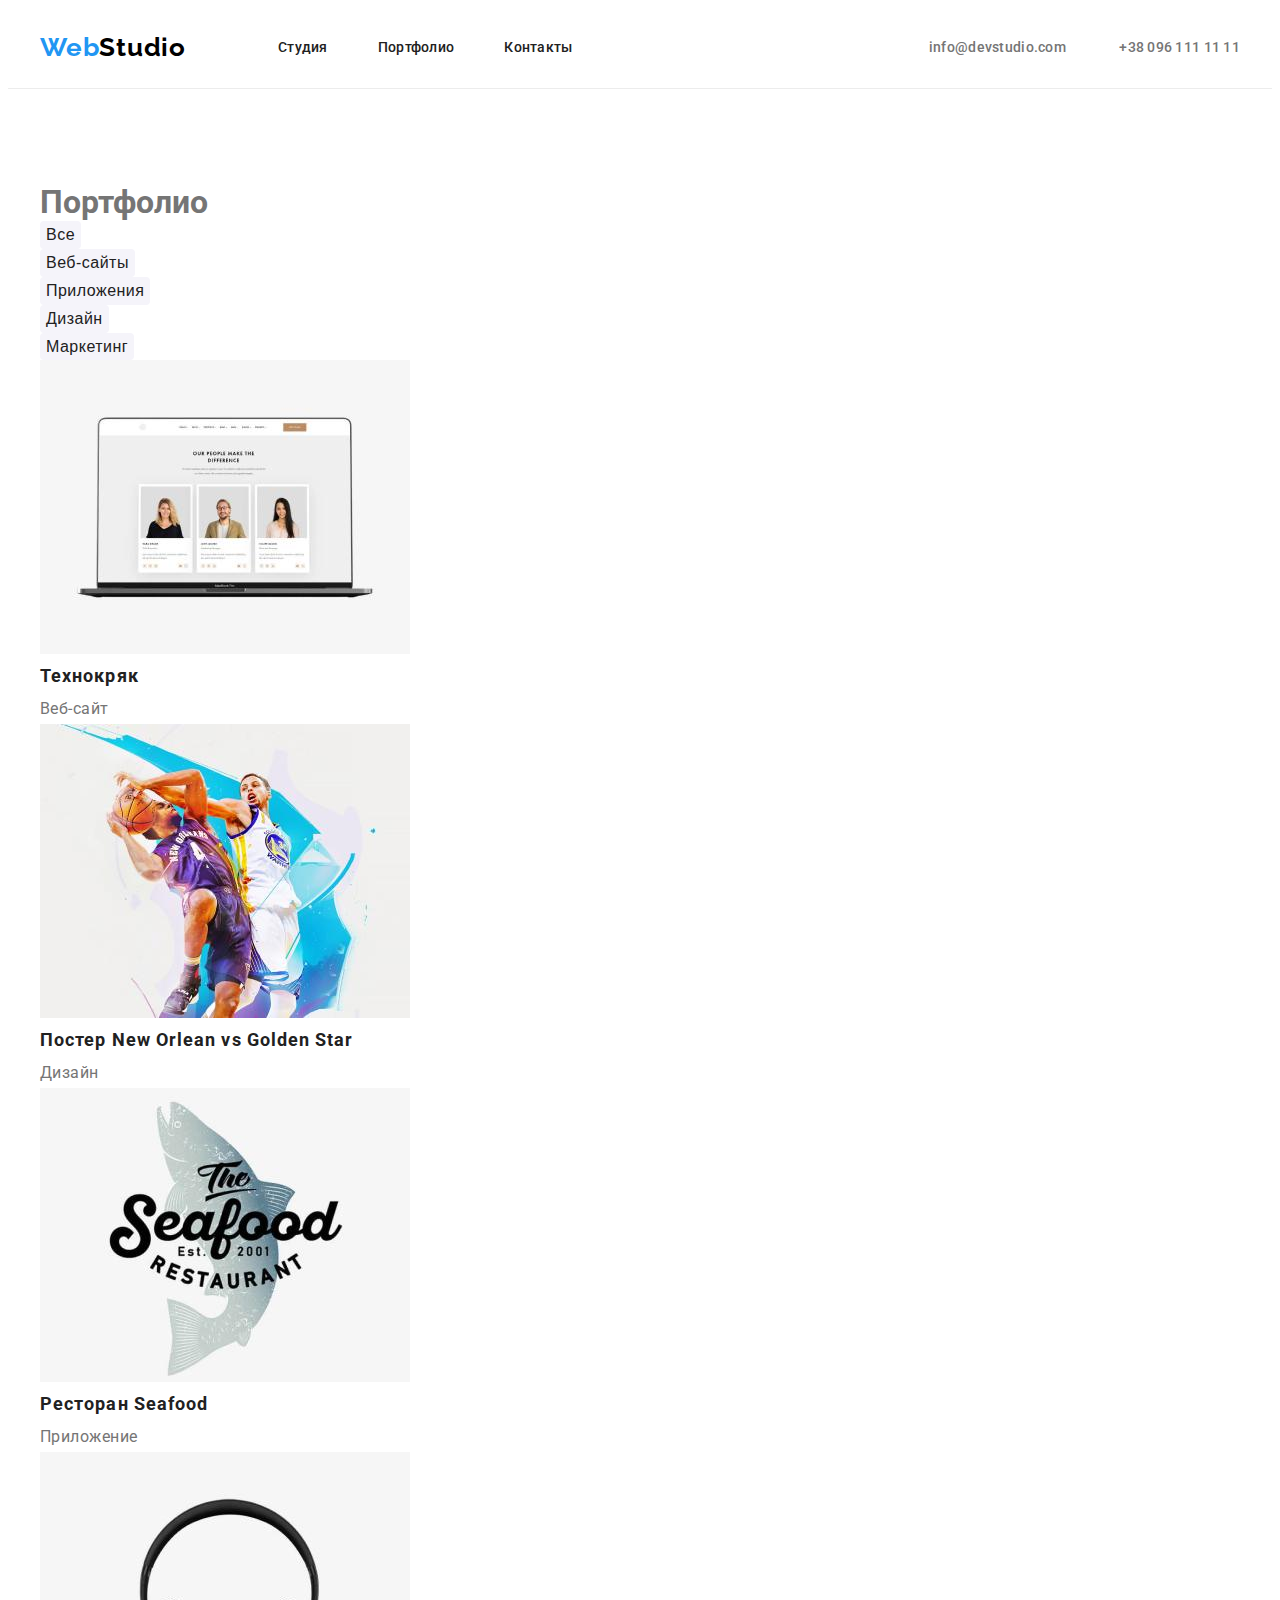
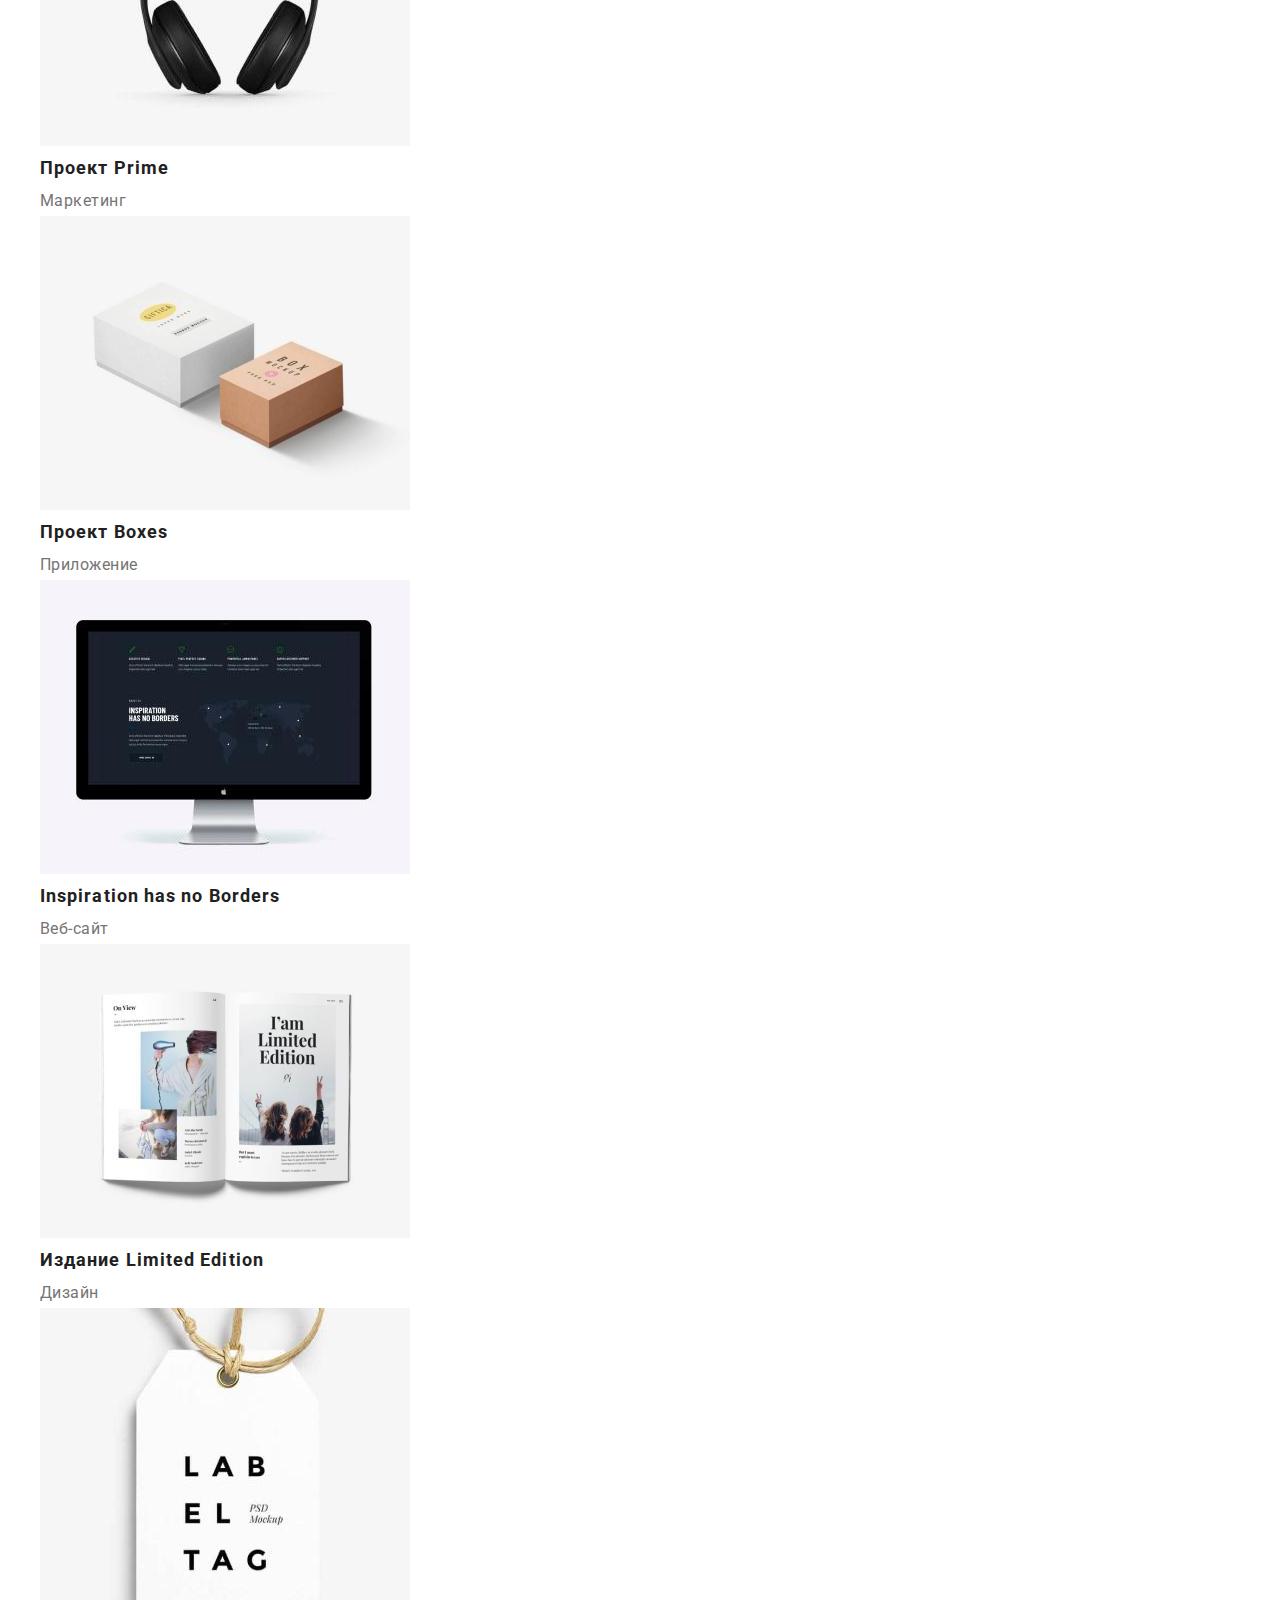
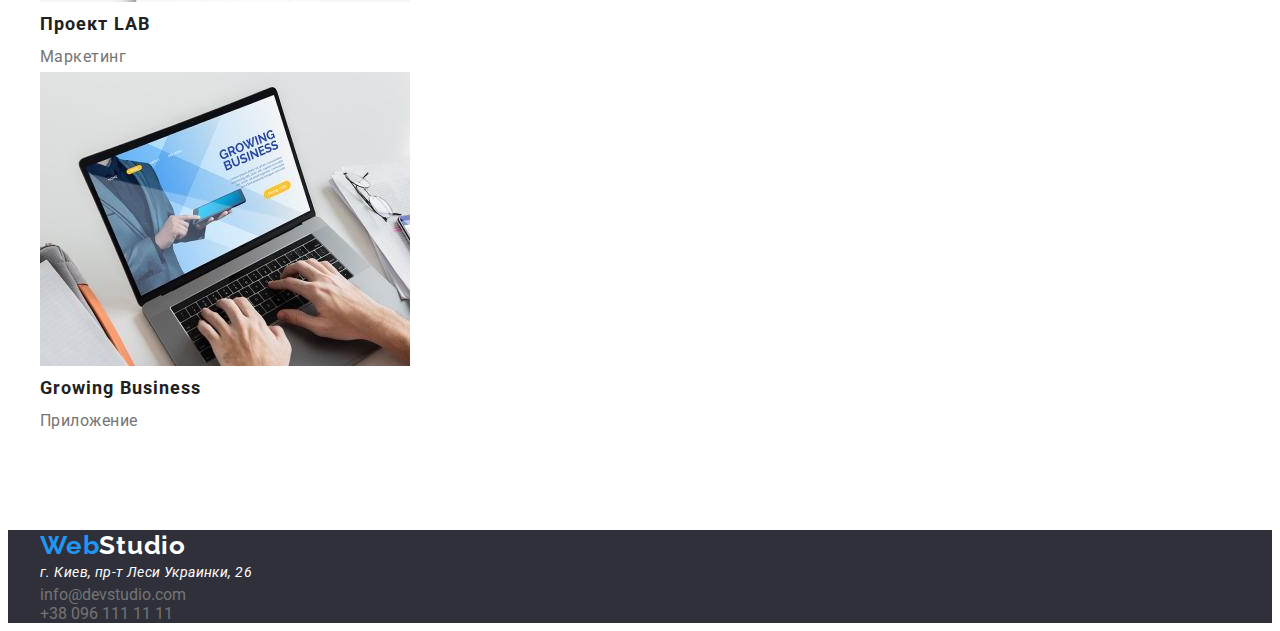
==== portfolio.html @ 268b8c06 "main sections" ====
<!DOCTYPE html>
<html lang="ru">
  <head>
    <meta charset="UTF-8" />
    <meta http-equiv="X-UA-Compatible" content="IE=edge" />
    <meta name="viewport" content="width=device-width, initial-scale=1.0" />
    <title>Web Studio</title>
    <link rel="preconnect" href="https://fonts.googleapis.com" />
    <link rel="preconnect" href="https://fonts.gstatic.com" crossorigin />
    <link rel="preconnect" href="https://fonts.googleapis.com" />
    <link rel="preconnect" href="https://fonts.gstatic.com" crossorigin />
    <link
      href="https://fonts.googleapis.com/css2?family=Raleway:wght@700&family=Roboto:wght@400;500;700;900&display=swap"
      rel="stylesheet"
    />
    <link
      rel="stylesheet"
      href="https://cdnjs.cloudflare.com/ajax/libs/modern-normalize/1.1.0/modern-normalize.min.css"
      integrity="sha512-wpPYUAdjBVSE4KJnH1VR1HeZfpl1ub8YT/NKx4PuQ5NmX2tKuGu6U/JRp5y+Y8XG2tV+wKQpNHVUX03MfMFn9Q=="
      crossorigin="anonymous"
      referrerpolicy="no-referrer"
    />

    <link rel="stylesheet" href="./css/styles.css" />
  </head>
  <body>
    <!-- header -->
    <header>
      <div class="container page-header">
        <nav class="page-nav">
          <a class="logo" href="./index.html"><span class="logo-accent">Web</span>Studio</a>
          <ul class="nav-list list">
            <li class="item"><a class="link" href="">Студия</a></li>
            <li class="item"><a class="link" href="./portfolio.html">Портфолио</a></li>
            <li class="item"><a class="link" href="">Контакты</a></li>
          </ul>
        </nav>
        <div class="contacts">
          <a class="link" href="mailto:info@devstudio.com">info@devstudio.com</a>
          <a class="link" href="tel:+380961111111">+38 096 111 11 11</a>
        </div>
      </div>
    </header>

    <main>
      <section class="portfolio section">
        <div class="container">
          <h1>Портфолио</h1>

          <ul class="portfolio-selection list">
            <li><button class="btn" type="button">Все</button></li>
            <li><button class="btn" type="button">Веб-сайты</button></li>
            <li><button class="btn" type="button">Приложения</button></li>
            <li><button class="btn" type="button">Дизайн</button></li>
            <li><button class="btn" type="button">Маркетинг</button></li>
          </ul>

          <ul class="portfolio-projects list">
            <li>
              <img src="./images/port1-technocrack.jpg" width="370" height="294" alt="Технокряк" />
              <h2>Технокряк</h2>
              <p>Веб-сайт</p>
            </li>
            <li>
              <img
                src="./images/port2-poster-basketball.jpg"
                width="370"
                height="294"
                alt="Постер New Orlean vs Golden Star"
              />
              <h2>Постер New Orlean vs Golden Star</h2>
              <p>Дизайн</p>
            </li>
            <li>
              <img
                src="./images/port3-restaurant.jpg"
                width="370"
                height="294"
                alt="Ресторан Seafood"
              />
              <h2>Ресторан Seafood</h2>
              <p>Приложение</p>
            </li>
            <li>
              <img src="./images/port4-prime.jpg" width="370" height="294" alt="Проект Prime" />
              <h2>Проект Prime</h2>
              <p>Маркетинг</p>
            </li>
            <li>
              <img src="./images/port5-boxes.jpg" width="370" height="294" alt="Проект Boxes" />
              <h2>Проект Boxes</h2>
              <p>Приложение</p>
            </li>
            <li>
              <img
                src="./images/port6-inspiration.jpg"
                width="370"
                height="294"
                alt="Inspiration has no Borders"
              />
              <h2>Inspiration has no Borders</h2>
              <p>Веб-сайт</p>
            </li>
            <li>
              <img
                src="./images/port7-limited-edition.jpg"
                width="370"
                height="294"
                alt="Издание Limited Edition"
              />
              <h2>Издание Limited Edition</h2>
              <p>Дизайн</p>
            </li>
            <li>
              <img src="./images/port8-label.jpg" width="370" height="294" alt="Проект LAB" />
              <h2>Проект LAB</h2>
              <p>Маркетинг</p>
            </li>
            <li>
              <img
                src="./images/port9-growing-business.jpg"
                width="370"
                height="294"
                alt="Growing Business"
              />
              <h2>Growing Business</h2>
              <p>Приложение</p>
            </li>
          </ul>
        </div>
      </section>
    </main>

    <!-- footer -->
    <footer class="footer">
      <div class="container">
        <a class="logo" href="./index.html"><span class="logo-accent">Web</span>Studio</a>
        <address>г. Киев, пр-т Леси Украинки, 26</address>
        <a class="link" href="mailto:info@devstudio.com">info@devstudio.com</a>
        <br />
        <a class="link" href="tel:+380961111111">+38 096 111 11 11</a>
      </div>
    </footer>
  </body>
</html>
---- css/styles.css ----
:root {
  --text-main: #757575;
  --text-accent: #2196f3;
  --text-heading: #212121;
  --text-white: #ffffff;

  --bg-main: #ffffff;
  --bg-section: #2f303a;
  --bg-accent: #f5f4fa;
}

h1,
h2,
h3,
h4,
h5,
h6,
p,
ul {
  margin-top: 0;
  margin-bottom: 0;
}

body {
  background-color: var(--bg-main);
  color: var(--text-main);
  font-family: Roboto;
}

.container {
  width: 1200px;
  padding-left: 15px;
  padding-right: 15px;
  margin-left: auto;
  margin-right: auto;
}

.list {
  list-style: none;
  padding-left: 0;
}

.link {
  text-decoration: none;
  color: inherit;
}

/* header */
header {
  border-bottom: 1px solid #ececec;
}

.logo {
  font-family: 'Raleway', sans-serif;
  font-weight: 700;
  font-size: 26px;
  line-height: 1.2;
  letter-spacing: 0.03em;
  color: #000000;

  text-decoration: none;
}

.logo-accent {
  color: var(--text-accent);
}

.page-header {
  display: flex;
  justify-content: space-between;
  align-items: center;
}

.page-nav {
  display: flex;
  align-items: center;
}

.nav-list {
  display: flex;
  padding-left: 92px;

  font-weight: 500;
  font-size: 14px;
  line-height: 1.14;
  letter-spacing: 0.02em;
  color: var(--text-heading);
}

.nav-list .item:not(:last-child) {
  margin-right: 50px;
}
.nav-list {
  display: flex;
}

.nav-list .link,
.contacts .link {
  display: inline-block;
  padding-top: 32px;
  padding-bottom: 32px;
}

.contacts {
  font-weight: 500;
  font-size: 14px;
  line-height: 1.14;
  letter-spacing: 0.02em;
}

.contacts > .link:not(:last-child) {
  margin-right: 50px;
}

.link:hover,
.link:focus {
  color: var(--text-accent);
}

/* main */

.section {
  padding-top: 94px;
  padding-bottom: 94px;
}
/* section-order */
.section-order {
  background: var(--bg-section);
  text-align: center;
  min-height: 600px;
  display: flex;
  align-items: center;
}
.section-order h1 {
  font-size: 0;
}

.section-order h2 {
  font-weight: 900;
  font-size: 44px;
  line-height: 1.36;
  letter-spacing: 0.06em;
  color: var(--text-white);
  text-transform: uppercase;
}

.section-order button {
  margin-top: 30px;
  padding: 10px 32px;
  font-weight: 700;
  font-size: 16px;
  line-height: 1.87;
  letter-spacing: 0.06em;
  color: var(--text-white);
  background: var(--text-accent);

  cursor: pointer;
  box-shadow: 0px 4px 4px rgba(0, 0, 0, 0.15);
  border-radius: 4px;
}

.section-order button:hover,
.section-order button:focus {
  color: var(--text-accent);
  background: var(--text-white);
}

/* benefits-section */
.benefits-section h2 {
  font-size: 0;
}

.benefits-list {
  display: flex;
}

.benefits-list h3 {
  padding-bottom: 10px;
  font-weight: 700;
  font-size: 14px;
  line-height: 1.14;
  letter-spacing: 0.03em;
  text-transform: uppercase;
  color: var(--text-heading);
}

.benefits-list p {
  font-size: 14px;
  line-height: 1.71;
  letter-spacing: 0.03em;
}

.benefits-list .item:not(:last-child) {
  margin-right: 30px;
}

/* work-section */
.section-heading {
  font-weight: 700;
  font-size: 36px;
  line-height: 1.17;
  text-align: center;
  letter-spacing: 0.03em;
  color: var(--text-heading);

  margin-bottom: 50px;
}

.work-section .list {
  display: flex;
}

.work-section .list-item:not(:last-child) {
  margin-right: 30px;
}

/* team-section */
.team-section {
  background: var(--bg-accent);
}

.team-section .team-list {
  display: flex;
}
.team-section .card {
  width: 270px;
  padding-bottom: 30px;
  background: var(--bg-main);
  text-align: center;
  font-size: 16px;
  line-height: 1.18;
  text-align: center;
  letter-spacing: 0.03em;
  box-shadow: 0px 1px 3px rgba(0, 0, 0, 0.12), 0px 1px 1px rgba(0, 0, 0, 0.14),
    0px 2px 1px rgba(0, 0, 0, 0.2);
  border-radius: 0px 0px 4px 4px;
}

.team-section .card:not(:last-child) {
  margin-right: 30px;
}

.card h3 {
  color: var(--text-heading);
  font-weight: 500;
  margin-top: 30px;
  margin-bottom: 10px;
}

/* footer */
.footer {
  background: var(--bg-section);
}

.footer .logo {
  color: var(--text-white);
}
.footer address {
  font-size: 14px;
  line-height: 1.71;
  letter-spacing: 0.03em;
  color: var(--text-white);
}

/*  portfolio*/
.portfolio {
  font-family: Roboto;
  background: var(--bg-main);
}

.portfolio-selection .btn {
  font-weight: 500;
  font-size: 16px;
  line-height: 1.62;
  text-align: center;
  letter-spacing: 0.03em;
  color: var(--text-heading);
  background: var(--bg-accent);
  border-radius: 4px;
  border: none;
}

.portfolio-selection .btn:hover,
.portfolio-selection .btn:focus {
  color: var(--text-white);
  background: var(--text-accent);
  /* text-shadow: 0px 4px 4px rgba(0, 0, 0, 0.25); */
  cursor: pointer;
}

.portfolio-projects img:hover {
  box-shadow: 0px 4px 4px rgba(0, 0, 0, 0.25);
}

.portfolio-projects h2 {
  font-weight: 700;
  font-size: 18px;
  line-height: 2;
  letter-spacing: 0.06em;
  color: var(--text-heading);
}

.portfolio-projects p {
  font-size: 16px;
  line-height: 1.87;
  letter-spacing: 0.03em;
  color: var(--text-main);
}
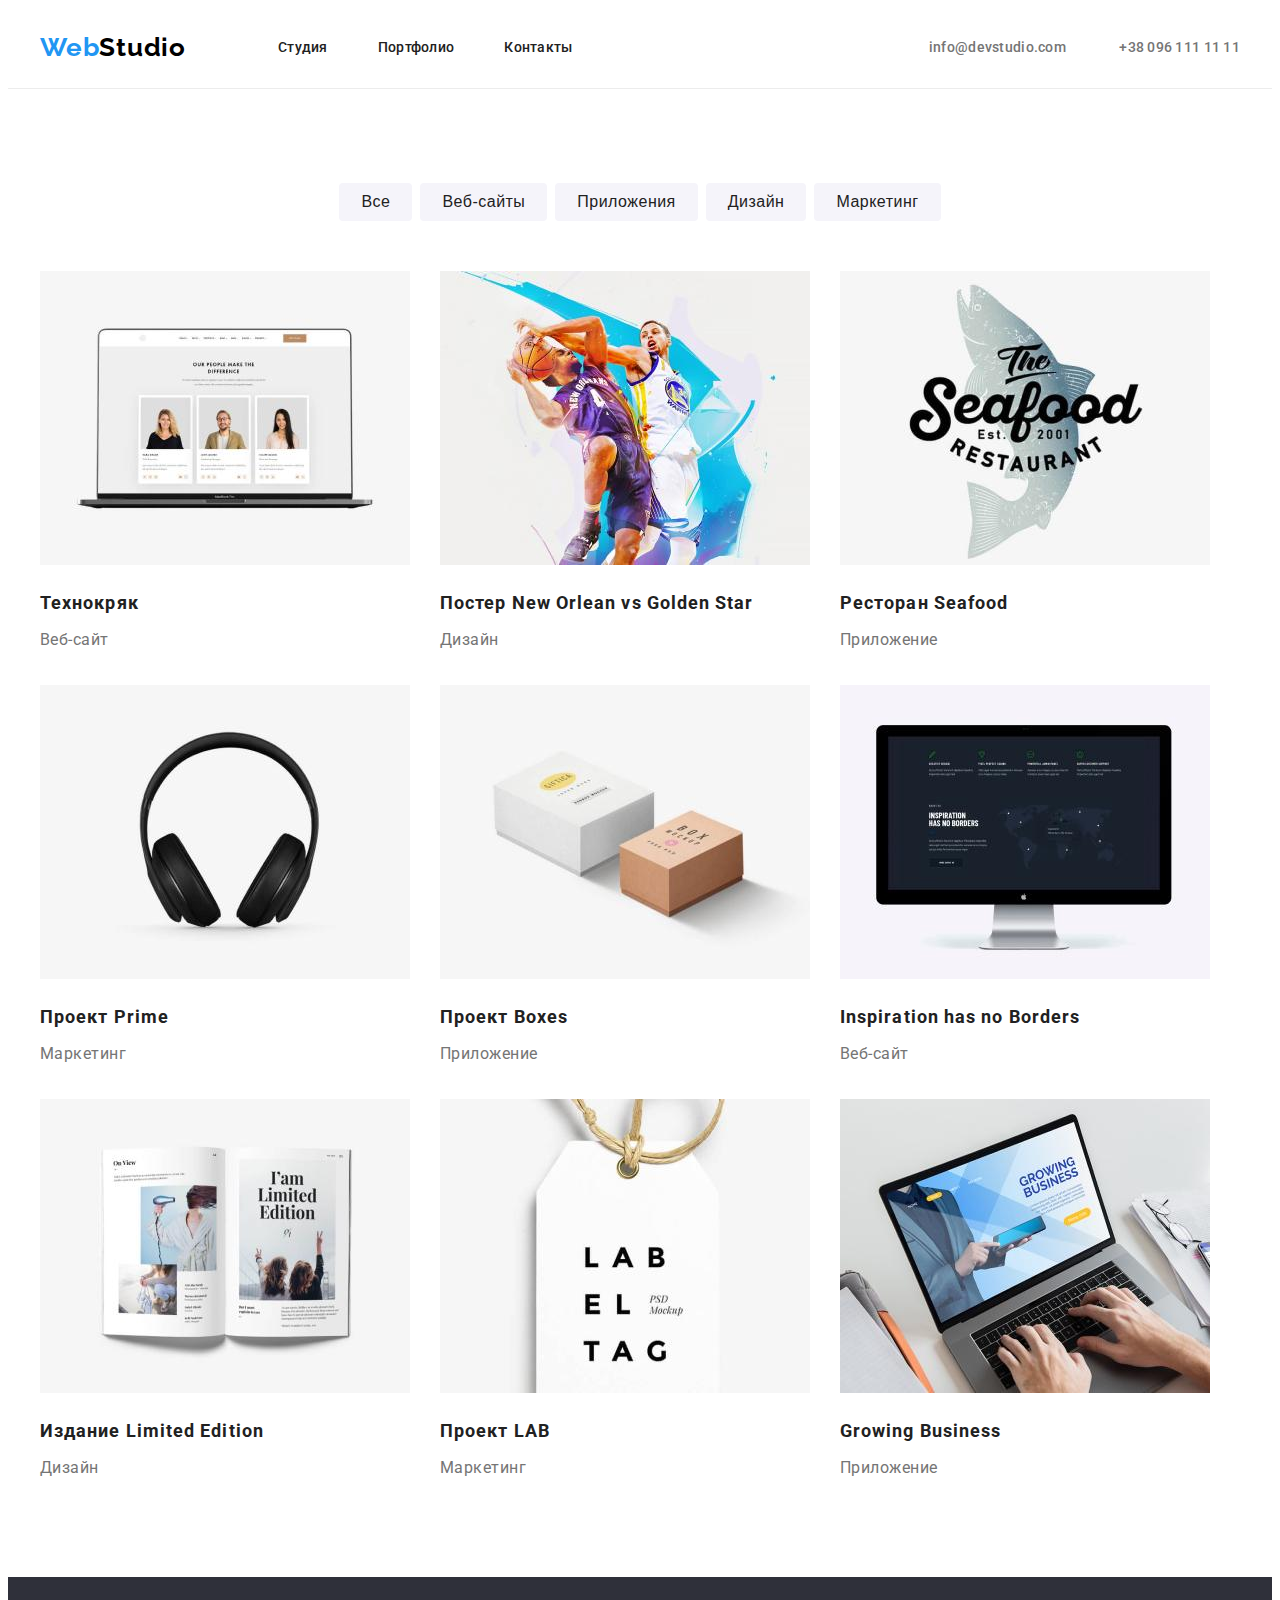
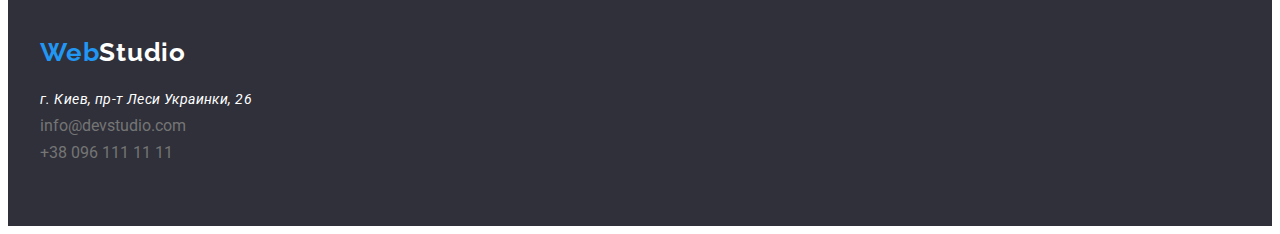
==== commit e772cf3a: "footer and portfolio" ====
--- a/portfolio.html
+++ b/portfolio.html
@@ -48,20 +48,20 @@
           <h1>Портфолио</h1>
 
           <ul class="portfolio-selection list">
-            <li><button class="btn" type="button">Все</button></li>
-            <li><button class="btn" type="button">Веб-сайты</button></li>
-            <li><button class="btn" type="button">Приложения</button></li>
-            <li><button class="btn" type="button">Дизайн</button></li>
-            <li><button class="btn" type="button">Маркетинг</button></li>
+            <li class="item"><button class="btn" type="button">Все</button></li>
+            <li class="item"><button class="btn" type="button">Веб-сайты</button></li>
+            <li class="item"><button class="btn" type="button">Приложения</button></li>
+            <li class="item"><button class="btn" type="button">Дизайн</button></li>
+            <li class="item"><button class="btn" type="button">Маркетинг</button></li>
           </ul>
 
           <ul class="portfolio-projects list">
-            <li>
+            <li class="item">
               <img src="./images/port1-technocrack.jpg" width="370" height="294" alt="Технокряк" />
               <h2>Технокряк</h2>
               <p>Веб-сайт</p>
             </li>
-            <li>
+            <li class="item">
               <img
                 src="./images/port2-poster-basketball.jpg"
                 width="370"
@@ -71,7 +71,7 @@
               <h2>Постер New Orlean vs Golden Star</h2>
               <p>Дизайн</p>
             </li>
-            <li>
+            <li class="item">
               <img
                 src="./images/port3-restaurant.jpg"
                 width="370"
@@ -81,17 +81,17 @@
               <h2>Ресторан Seafood</h2>
               <p>Приложение</p>
             </li>
-            <li>
+            <li class="item">
               <img src="./images/port4-prime.jpg" width="370" height="294" alt="Проект Prime" />
               <h2>Проект Prime</h2>
               <p>Маркетинг</p>
             </li>
-            <li>
+            <li class="item">
               <img src="./images/port5-boxes.jpg" width="370" height="294" alt="Проект Boxes" />
               <h2>Проект Boxes</h2>
               <p>Приложение</p>
             </li>
-            <li>
+            <li class="item">
               <img
                 src="./images/port6-inspiration.jpg"
                 width="370"
@@ -101,7 +101,7 @@
               <h2>Inspiration has no Borders</h2>
               <p>Веб-сайт</p>
             </li>
-            <li>
+            <li class="item">
               <img
                 src="./images/port7-limited-edition.jpg"
                 width="370"
@@ -111,12 +111,12 @@
               <h2>Издание Limited Edition</h2>
               <p>Дизайн</p>
             </li>
-            <li>
+            <li class="item">
               <img src="./images/port8-label.jpg" width="370" height="294" alt="Проект LAB" />
               <h2>Проект LAB</h2>
               <p>Маркетинг</p>
             </li>
-            <li>
+            <li class="item">
               <img
                 src="./images/port9-growing-business.jpg"
                 width="370"
@@ -135,10 +135,10 @@
     <footer class="footer">
       <div class="container">
         <a class="logo" href="./index.html"><span class="logo-accent">Web</span>Studio</a>
-        <address>г. Киев, пр-т Леси Украинки, 26</address>
-        <a class="link" href="mailto:info@devstudio.com">info@devstudio.com</a>
-        <br />
-        <a class="link" href="tel:+380961111111">+38 096 111 11 11</a>
+        <address class="contact-info">г. Киев, пр-т Леси Украинки, 26</address>
+        <a class="link contact-info" href="mailto:info@devstudio.com">info@devstudio.com</a>
+
+        <a class="link contact-info" href="tel:+380961111111">+38 096 111 11 11</a>
       </div>
     </footer>
   </body>
--- a/css/styles.css
+++ b/css/styles.css
@@ -250,16 +250,25 @@
 /* footer */
 .footer {
   background: var(--bg-section);
+  padding-top: 60px;
+  padding-bottom: 60px;
 }
 
 .footer .logo {
   color: var(--text-white);
+  display: inline-block;
+  margin-bottom: 20px;
 }
 .footer address {
   font-size: 14px;
   line-height: 1.71;
   letter-spacing: 0.03em;
   color: var(--text-white);
+}
+
+.contact-info {
+  display: block;
+  line-height: 1.71;
 }
 
 /*  portfolio*/
@@ -268,6 +277,20 @@
   background: var(--bg-main);
 }
 
+.portfolio {
+  font-size: 0;
+}
+
+.portfolio-selection {
+  display: flex;
+  justify-content: center;
+  margin-bottom: 50px;
+}
+
+.portfolio-selection > .item:not(:last-child) {
+  margin-right: 8px;
+}
+
 .portfolio-selection .btn {
   font-weight: 500;
   font-size: 16px;
@@ -278,6 +301,8 @@
   background: var(--bg-accent);
   border-radius: 4px;
   border: none;
+
+  padding: 6px 22px;
 }
 
 .portfolio-selection .btn:hover,
@@ -298,6 +323,7 @@
   line-height: 2;
   letter-spacing: 0.06em;
   color: var(--text-heading);
+  margin-top: 20px;
 }
 
 .portfolio-projects p {
@@ -305,4 +331,18 @@
   line-height: 1.87;
   letter-spacing: 0.03em;
   color: var(--text-main);
-}
+  margin-top: 4px;
+}
+
+.portfolio-projects {
+  display: flex;
+  flex-wrap: wrap;
+}
+
+.portfolio-projects > .item:not(:nth-child(3n)) {
+  margin-right: 30px;
+}
+
+.portfolio-projects > .item:nth-last-child(n + 4) {
+  margin-bottom: 30px;
+}
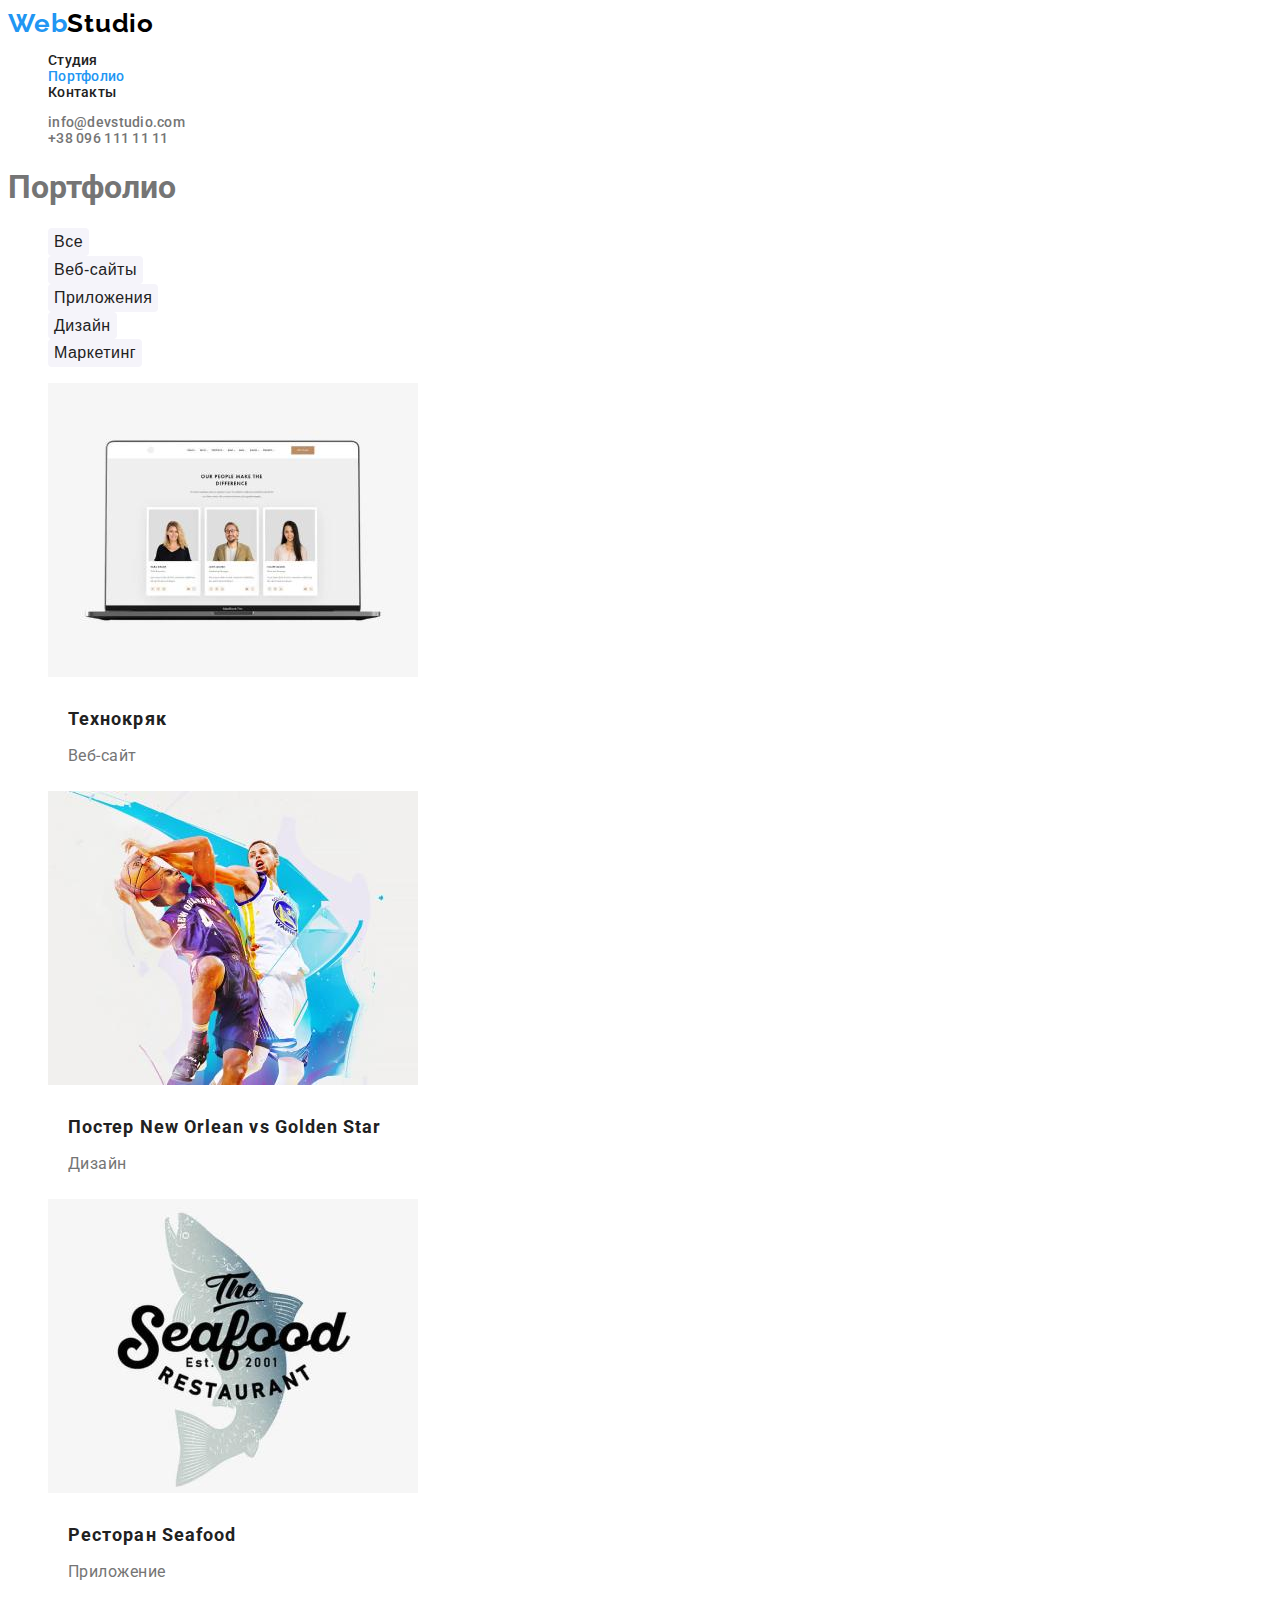
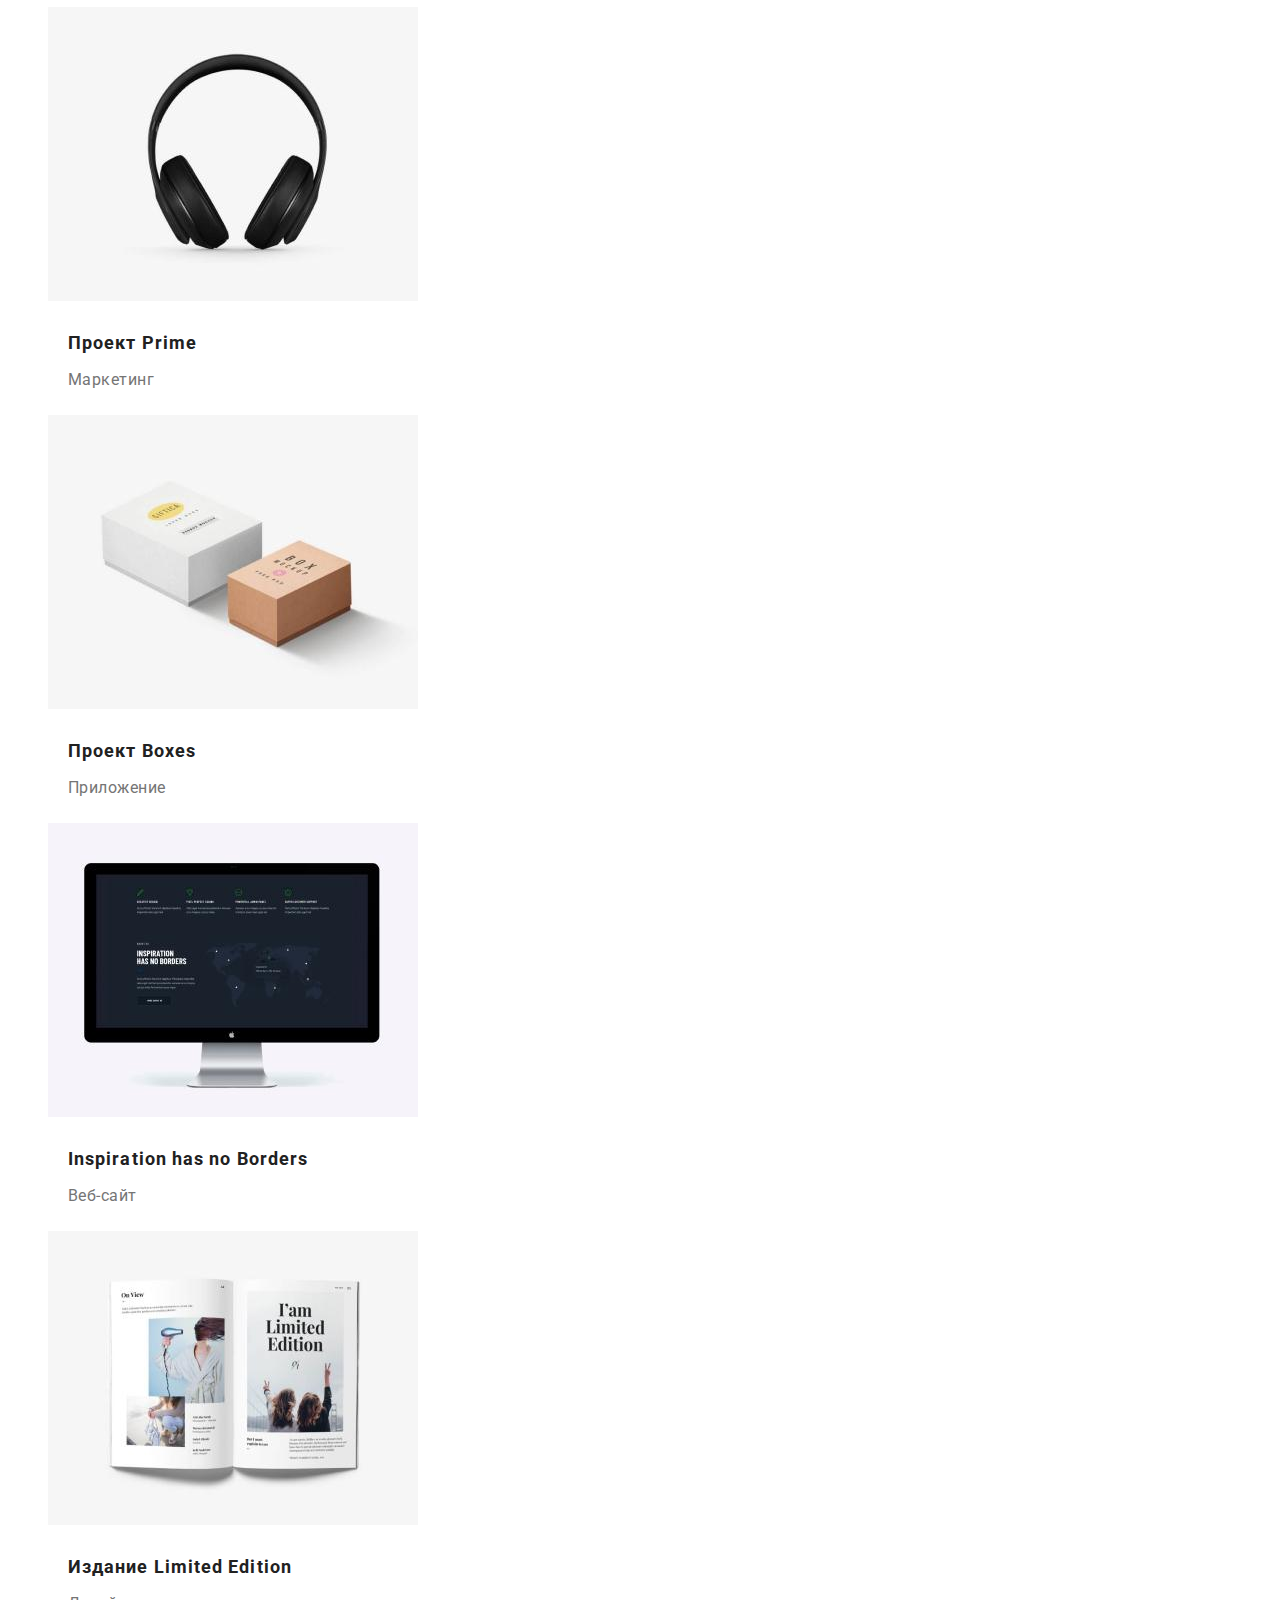
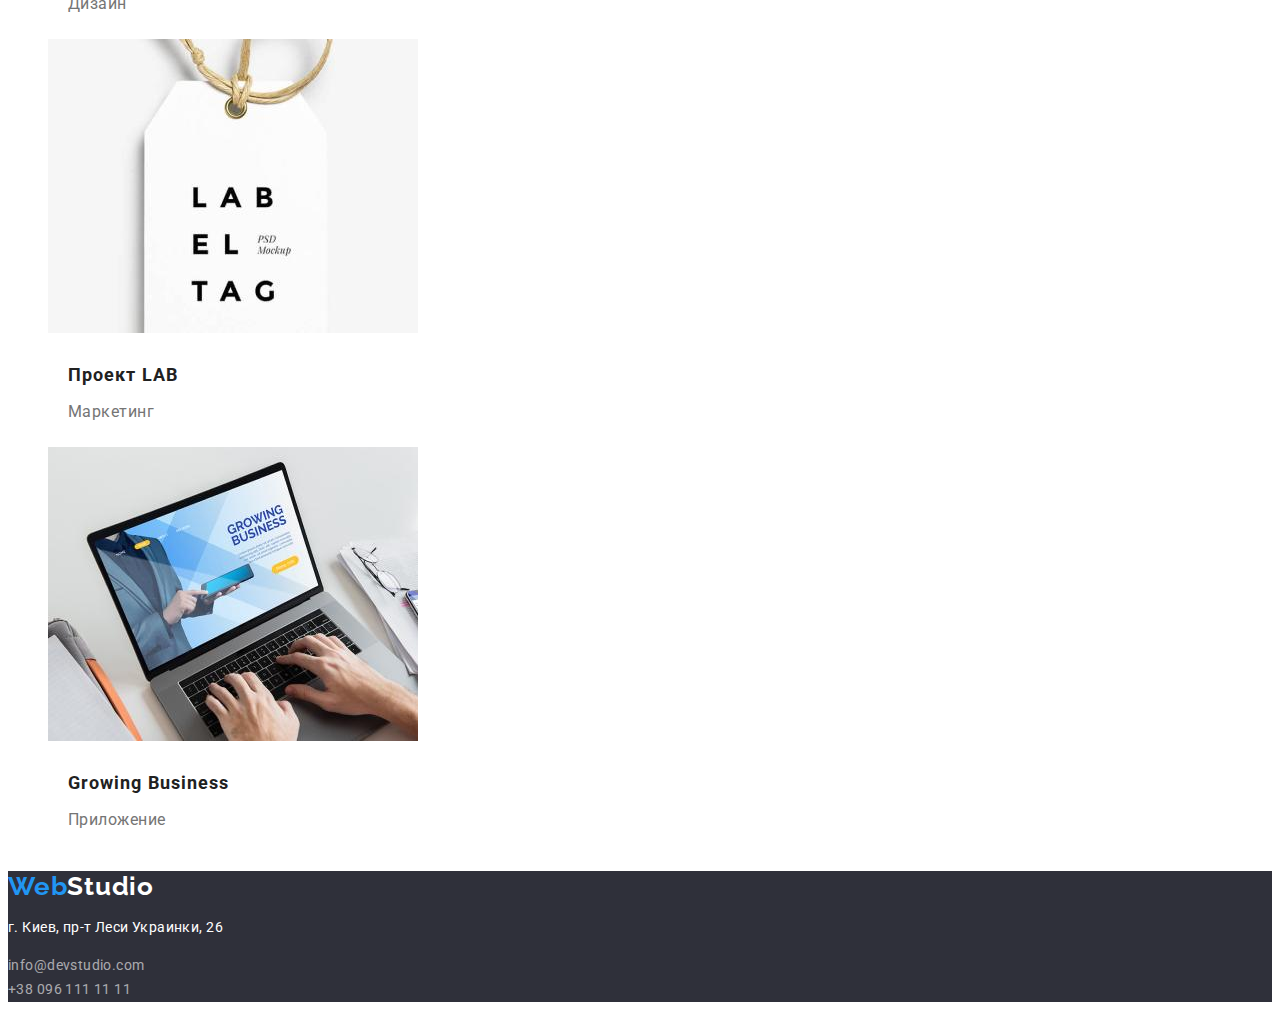
==== commit d2676e25: "clone hw 2" ====
--- a/portfolio.html
+++ b/portfolio.html
@@ -26,120 +26,151 @@
   <body>
     <!-- header -->
     <header>
-      <div class="container page-header">
-        <nav class="page-nav">
-          <a class="logo" href="./index.html"><span class="logo-accent">Web</span>Studio</a>
-          <ul class="nav-list list">
-            <li class="item"><a class="link" href="">Студия</a></li>
-            <li class="item"><a class="link" href="./portfolio.html">Портфолио</a></li>
-            <li class="item"><a class="link" href="">Контакты</a></li>
-          </ul>
-        </nav>
-        <div class="contacts">
-          <a class="link" href="mailto:info@devstudio.com">info@devstudio.com</a>
-          <a class="link" href="tel:+380961111111">+38 096 111 11 11</a>
-        </div>
-      </div>
+      <nav>
+        <a class="logo" href="./index.html"><span class="logo-accent">Web</span>Studio</a>
+        <ul class="site-nav list">
+          <li class="item"><a class="link" href="./index.html">Студия</a></li>
+          <li class="item"><a class="link is-active-page" href="./portfolio.html">Портфолио</a></li>
+          <li class="item"><a class="link" href="">Контакты</a></li>
+        </ul>
+      </nav>
+      <ul class="contacts list">
+        <li><a class="link" href="mailto:info@devstudio.com">info@devstudio.com</a></li>
+        <li><a class="link" href="tel:+380961111111">+38 096 111 11 11</a></li>
+      </ul>
     </header>
 
     <main>
-      <section class="portfolio section">
-        <div class="container">
-          <h1>Портфолио</h1>
+      <h1>Портфолио</h1>
+      <section class="portfolio">
+        <ul class="portfolio-selection list">
+          <li><button class="btn" type="button">Все</button></li>
+          <li><button class="btn" type="button">Веб-сайты</button></li>
+          <li><button class="btn" type="button">Приложения</button></li>
+          <li><button class="btn" type="button">Дизайн</button></li>
+          <li><button class="btn" type="button">Маркетинг</button></li>
+        </ul>
 
-          <ul class="portfolio-selection list">
-            <li class="item"><button class="btn" type="button">Все</button></li>
-            <li class="item"><button class="btn" type="button">Веб-сайты</button></li>
-            <li class="item"><button class="btn" type="button">Приложения</button></li>
-            <li class="item"><button class="btn" type="button">Дизайн</button></li>
-            <li class="item"><button class="btn" type="button">Маркетинг</button></li>
-          </ul>
-
-          <ul class="portfolio-projects list">
-            <li class="item">
+        <ul class="portfolio-projects list">
+          <li>
+            <a href="">
               <img src="./images/port1-technocrack.jpg" width="370" height="294" alt="Технокряк" />
-              <h2>Технокряк</h2>
-              <p>Веб-сайт</p>
-            </li>
-            <li class="item">
+              <div class="card-description">
+                <h2>Технокряк</h2>
+                <p>Веб-сайт</p>
+              </div>
+            </a>
+          </li>
+          <li>
+            <a href="">
               <img
                 src="./images/port2-poster-basketball.jpg"
                 width="370"
                 height="294"
                 alt="Постер New Orlean vs Golden Star"
               />
-              <h2>Постер New Orlean vs Golden Star</h2>
-              <p>Дизайн</p>
-            </li>
-            <li class="item">
+              <div class="card-description">
+                <h2>Постер New Orlean vs Golden Star</h2>
+                <p>Дизайн</p>
+              </div>
+            </a>
+          </li>
+          <li>
+            <a href="">
               <img
                 src="./images/port3-restaurant.jpg"
                 width="370"
                 height="294"
                 alt="Ресторан Seafood"
               />
-              <h2>Ресторан Seafood</h2>
-              <p>Приложение</p>
-            </li>
-            <li class="item">
+              <div class="card-description">
+                <h2>Ресторан Seafood</h2>
+                <p>Приложение</p>
+              </div>
+            </a>
+          </li>
+          <li>
+            <a href="">
               <img src="./images/port4-prime.jpg" width="370" height="294" alt="Проект Prime" />
-              <h2>Проект Prime</h2>
-              <p>Маркетинг</p>
-            </li>
-            <li class="item">
+              <div class="card-description">
+                <h2>Проект Prime</h2>
+                <p>Маркетинг</p>
+              </div>
+            </a>
+          </li>
+          <li>
+            <a href="">
               <img src="./images/port5-boxes.jpg" width="370" height="294" alt="Проект Boxes" />
-              <h2>Проект Boxes</h2>
-              <p>Приложение</p>
-            </li>
-            <li class="item">
+              <div class="card-description">
+                <h2>Проект Boxes</h2>
+                <p>Приложение</p>
+              </div>
+            </a>
+          </li>
+          <li>
+            <a href="">
               <img
                 src="./images/port6-inspiration.jpg"
                 width="370"
                 height="294"
                 alt="Inspiration has no Borders"
               />
-              <h2>Inspiration has no Borders</h2>
-              <p>Веб-сайт</p>
-            </li>
-            <li class="item">
+              <div class="card-description">
+                <h2>Inspiration has no Borders</h2>
+                <p>Веб-сайт</p>
+              </div>
+            </a>
+          </li>
+          <li>
+            <a href="">
               <img
                 src="./images/port7-limited-edition.jpg"
                 width="370"
                 height="294"
                 alt="Издание Limited Edition"
               />
-              <h2>Издание Limited Edition</h2>
-              <p>Дизайн</p>
-            </li>
-            <li class="item">
+              <div class="card-description">
+                <h2>Издание Limited Edition</h2>
+                <p>Дизайн</p>
+              </div>
+            </a>
+          </li>
+          <li>
+            <a href="">
               <img src="./images/port8-label.jpg" width="370" height="294" alt="Проект LAB" />
-              <h2>Проект LAB</h2>
-              <p>Маркетинг</p>
-            </li>
-            <li class="item">
+              <div class="card-description">
+                <h2>Проект LAB</h2>
+                <p>Маркетинг</p>
+              </div>
+            </a>
+          </li>
+          <li>
+            <a href="">
               <img
                 src="./images/port9-growing-business.jpg"
                 width="370"
                 height="294"
                 alt="Growing Business"
               />
-              <h2>Growing Business</h2>
-              <p>Приложение</p>
-            </li>
-          </ul>
-        </div>
+              <div class="card-description">
+                <h2>Growing Business</h2>
+                <p>Приложение</p>
+              </div>
+            </a>
+          </li>
+        </ul>
       </section>
     </main>
 
     <!-- footer -->
     <footer class="footer">
-      <div class="container">
-        <a class="logo" href="./index.html"><span class="logo-accent">Web</span>Studio</a>
-        <address class="contact-info">г. Киев, пр-т Леси Украинки, 26</address>
-        <a class="link contact-info" href="mailto:info@devstudio.com">info@devstudio.com</a>
-
-        <a class="link contact-info" href="tel:+380961111111">+38 096 111 11 11</a>
-      </div>
+      <a class="logo" href="./index.html"><span class="logo-accent">Web</span>Studio</a>
+      <address class="address">
+        <p>г. Киев, пр-т Леси Украинки, 26</p>
+        <a class="link" href="mailto:info@devstudio.com">info@devstudio.com</a>
+        <br />
+        <a class="link" href="tel:+380961111111">+38 096 111 11 11</a>
+      </address>
     </footer>
   </body>
 </html>
--- a/css/styles.css
+++ b/css/styles.css
@@ -9,35 +9,14 @@
   --bg-accent: #f5f4fa;
 }
 
-h1,
-h2,
-h3,
-h4,
-h5,
-h6,
-p,
-ul {
-  margin-top: 0;
-  margin-bottom: 0;
-}
-
 body {
   background-color: var(--bg-main);
   color: var(--text-main);
   font-family: Roboto;
 }
 
-.container {
-  width: 1200px;
-  padding-left: 15px;
-  padding-right: 15px;
-  margin-left: auto;
-  margin-right: auto;
-}
-
 .list {
   list-style: none;
-  padding-left: 0;
 }
 
 .link {
@@ -46,10 +25,6 @@
 }
 
 /* header */
-header {
-  border-bottom: 1px solid #ececec;
-}
-
 .logo {
   font-family: 'Raleway', sans-serif;
   font-weight: 700;
@@ -57,7 +32,6 @@
   line-height: 1.2;
   letter-spacing: 0.03em;
   color: #000000;
-
   text-decoration: none;
 }
 
@@ -65,51 +39,16 @@
   color: var(--text-accent);
 }
 
-.page-header {
-  display: flex;
-  justify-content: space-between;
-  align-items: center;
-}
-
-.page-nav {
-  display: flex;
-  align-items: center;
-}
-
-.nav-list {
-  display: flex;
-  padding-left: 92px;
-
+.contacts,
+.site-nav {
   font-weight: 500;
   font-size: 14px;
   line-height: 1.14;
   letter-spacing: 0.02em;
-  color: var(--text-heading);
-}
-
-.nav-list .item:not(:last-child) {
-  margin-right: 50px;
-}
-.nav-list {
-  display: flex;
-}
-
-.nav-list .link,
-.contacts .link {
-  display: inline-block;
-  padding-top: 32px;
-  padding-bottom: 32px;
-}
-
-.contacts {
-  font-weight: 500;
-  font-size: 14px;
-  line-height: 1.14;
-  letter-spacing: 0.02em;
-}
-
-.contacts > .link:not(:last-child) {
-  margin-right: 50px;
+}
+
+.site-nav {
+  color: var(--text-heading);
 }
 
 .link:hover,
@@ -117,25 +56,18 @@
   color: var(--text-accent);
 }
 
+.site-nav .is-active-page {
+  color: var(--text-accent);
+}
 /* main */
 
-.section {
-  padding-top: 94px;
-  padding-bottom: 94px;
-}
-/* section-order */
-.section-order {
+/* sectin-order */
+.sectin-order {
   background: var(--bg-section);
   text-align: center;
-  min-height: 600px;
-  display: flex;
-  align-items: center;
-}
-.section-order h1 {
-  font-size: 0;
-}
-
-.section-order h2 {
+}
+
+.sectin-order h1 {
   font-weight: 900;
   font-size: 44px;
   line-height: 1.36;
@@ -144,38 +76,25 @@
   text-transform: uppercase;
 }
 
-.section-order button {
-  margin-top: 30px;
-  padding: 10px 32px;
+.sectin-order button {
   font-weight: 700;
   font-size: 16px;
   line-height: 1.87;
   letter-spacing: 0.06em;
   color: var(--text-white);
   background: var(--text-accent);
-
-  cursor: pointer;
   box-shadow: 0px 4px 4px rgba(0, 0, 0, 0.15);
   border-radius: 4px;
-}
-
-.section-order button:hover,
-.section-order button:focus {
-  color: var(--text-accent);
-  background: var(--text-white);
+  cursor: pointer;
+}
+
+.sectin-order button:hover,
+.sectin-order button:focus {
+  background: #188ce8;
 }
 
 /* benefits-section */
-.benefits-section h2 {
-  font-size: 0;
-}
-
-.benefits-list {
-  display: flex;
-}
-
-.benefits-list h3 {
-  padding-bottom: 10px;
+.benefits-section h3 {
   font-weight: 700;
   font-size: 14px;
   line-height: 1.14;
@@ -184,14 +103,10 @@
   color: var(--text-heading);
 }
 
-.benefits-list p {
+.benefits-section p {
   font-size: 14px;
   line-height: 1.71;
   letter-spacing: 0.03em;
-}
-
-.benefits-list .item:not(:last-child) {
-  margin-right: 30px;
 }
 
 /* work-section */
@@ -202,16 +117,6 @@
   text-align: center;
   letter-spacing: 0.03em;
   color: var(--text-heading);
-
-  margin-bottom: 50px;
-}
-
-.work-section .list {
-  display: flex;
-}
-
-.work-section .list-item:not(:last-child) {
-  margin-right: 30px;
 }
 
 /* team-section */
@@ -219,56 +124,50 @@
   background: var(--bg-accent);
 }
 
-.team-section .team-list {
-  display: flex;
-}
-.team-section .card {
+.card {
   width: 270px;
-  padding-bottom: 30px;
   background: var(--bg-main);
   text-align: center;
   font-size: 16px;
-  line-height: 1.18;
-  text-align: center;
-  letter-spacing: 0.03em;
-  box-shadow: 0px 1px 3px rgba(0, 0, 0, 0.12), 0px 1px 1px rgba(0, 0, 0, 0.14),
-    0px 2px 1px rgba(0, 0, 0, 0.2);
-  border-radius: 0px 0px 4px 4px;
-}
-
-.team-section .card:not(:last-child) {
-  margin-right: 30px;
-}
-
-.card h3 {
+  line-height: 1.19;
+  text-align: center;
+  letter-spacing: 0.03em;
+}
+
+.team-section .card-description {
+  padding: 30px;
+}
+
+.team-section h3 {
   color: var(--text-heading);
   font-weight: 500;
-  margin-top: 30px;
-  margin-bottom: 10px;
+  font-size: inherit;
+
+  margin: 0 0 10px 0;
+}
+
+.team-section p {
+  margin: 0;
 }
 
 /* footer */
 .footer {
   background: var(--bg-section);
-  padding-top: 60px;
-  padding-bottom: 60px;
 }
 
 .footer .logo {
   color: var(--text-white);
-  display: inline-block;
-  margin-bottom: 20px;
-}
-.footer address {
+}
+.address {
   font-size: 14px;
   line-height: 1.71;
   letter-spacing: 0.03em;
-  color: var(--text-white);
-}
-
-.contact-info {
-  display: block;
-  line-height: 1.71;
+  font-style: normal;
+  color: rgba(255, 255, 255, 0.6);
+}
+
+.address p {
+  color: var(--text-white);
 }
 
 /*  portfolio*/
@@ -277,20 +176,6 @@
   background: var(--bg-main);
 }
 
-.portfolio {
-  font-size: 0;
-}
-
-.portfolio-selection {
-  display: flex;
-  justify-content: center;
-  margin-bottom: 50px;
-}
-
-.portfolio-selection > .item:not(:last-child) {
-  margin-right: 8px;
-}
-
 .portfolio-selection .btn {
   font-weight: 500;
   font-size: 16px;
@@ -301,20 +186,22 @@
   background: var(--bg-accent);
   border-radius: 4px;
   border: none;
-
-  padding: 6px 22px;
 }
 
 .portfolio-selection .btn:hover,
 .portfolio-selection .btn:focus {
   color: var(--text-white);
   background: var(--text-accent);
-  /* text-shadow: 0px 4px 4px rgba(0, 0, 0, 0.25); */
   cursor: pointer;
 }
 
-.portfolio-projects img:hover {
-  box-shadow: 0px 4px 4px rgba(0, 0, 0, 0.25);
+.portfolio-projects .card-description {
+  padding: 20px;
+}
+
+.portfolio-projects a {
+  text-decoration: none;
+  color: inherit;
 }
 
 .portfolio-projects h2 {
@@ -323,7 +210,7 @@
   line-height: 2;
   letter-spacing: 0.06em;
   color: var(--text-heading);
-  margin-top: 20px;
+  margin: 0 0 4px 0;
 }
 
 .portfolio-projects p {
@@ -331,18 +218,5 @@
   line-height: 1.87;
   letter-spacing: 0.03em;
   color: var(--text-main);
-  margin-top: 4px;
-}
-
-.portfolio-projects {
-  display: flex;
-  flex-wrap: wrap;
-}
-
-.portfolio-projects > .item:not(:nth-child(3n)) {
-  margin-right: 30px;
-}
-
-.portfolio-projects > .item:nth-last-child(n + 4) {
-  margin-bottom: 30px;
-}
+  margin: 0;
+}
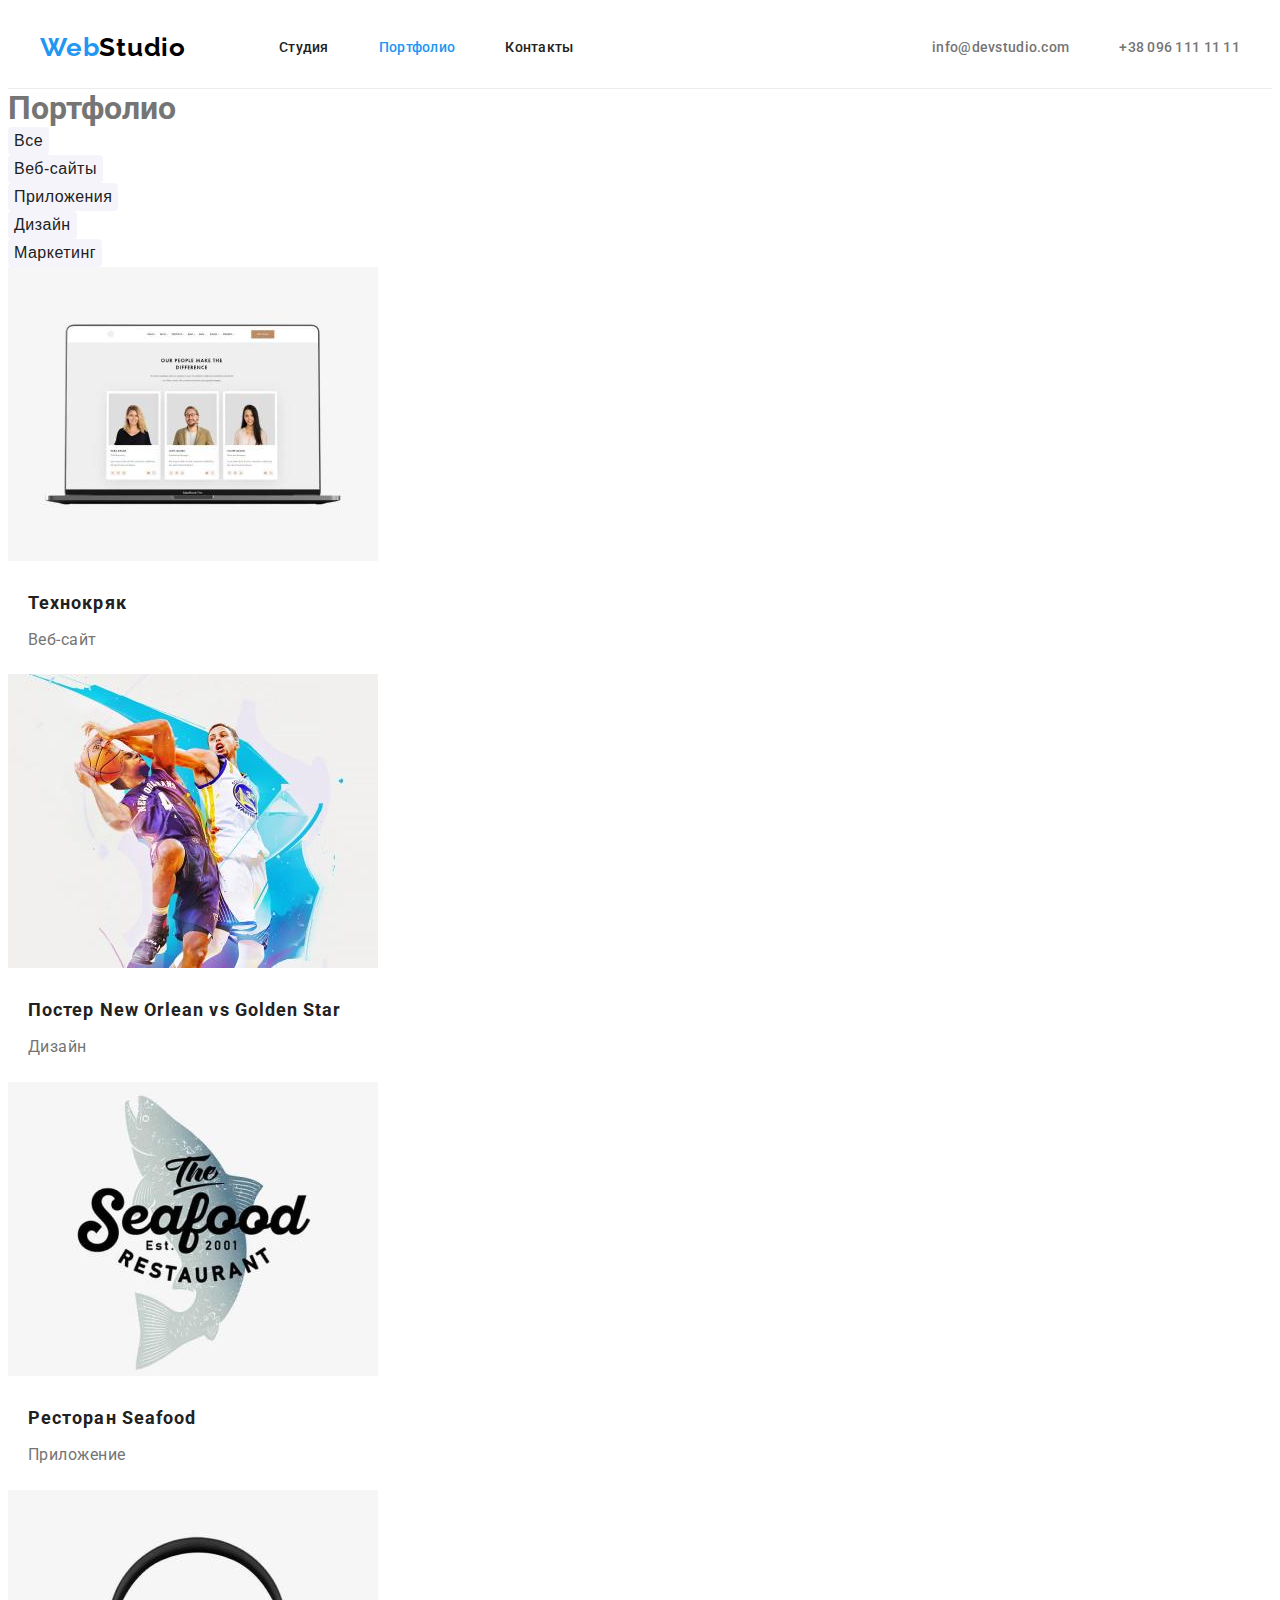
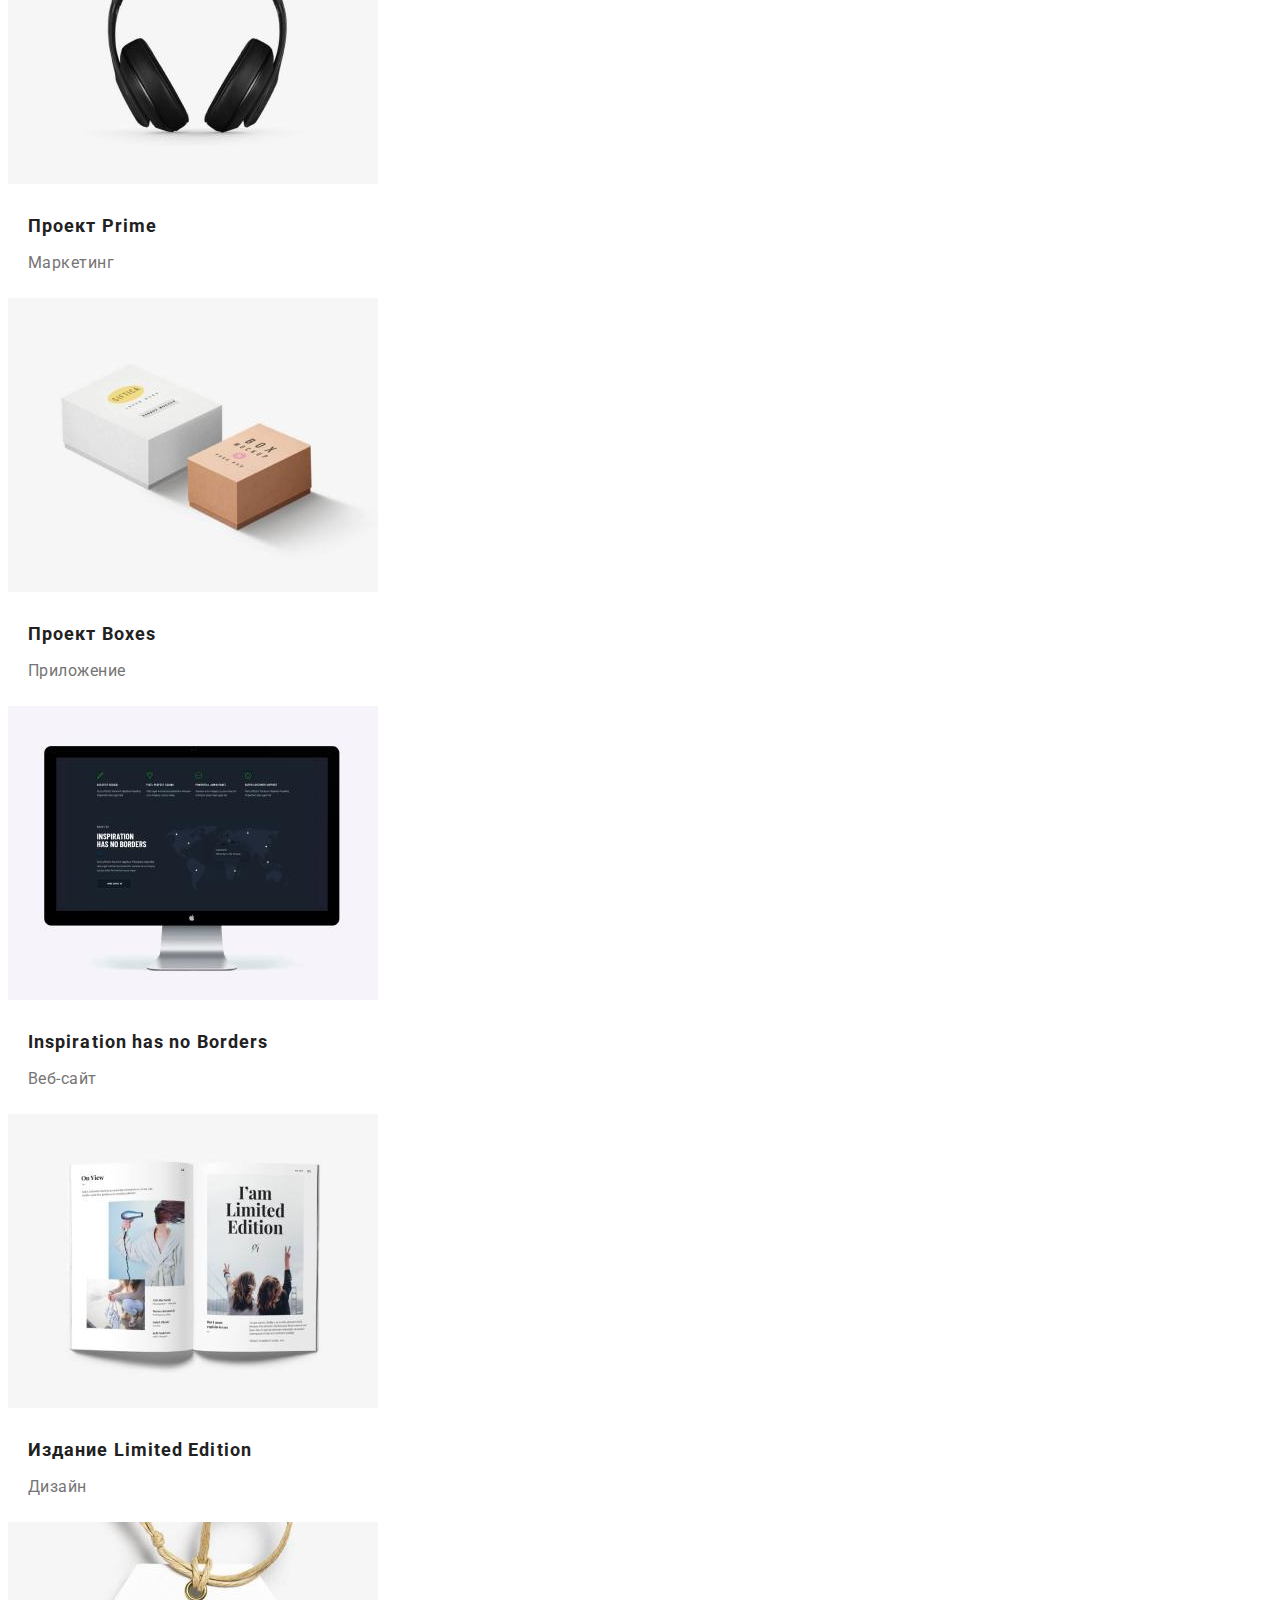
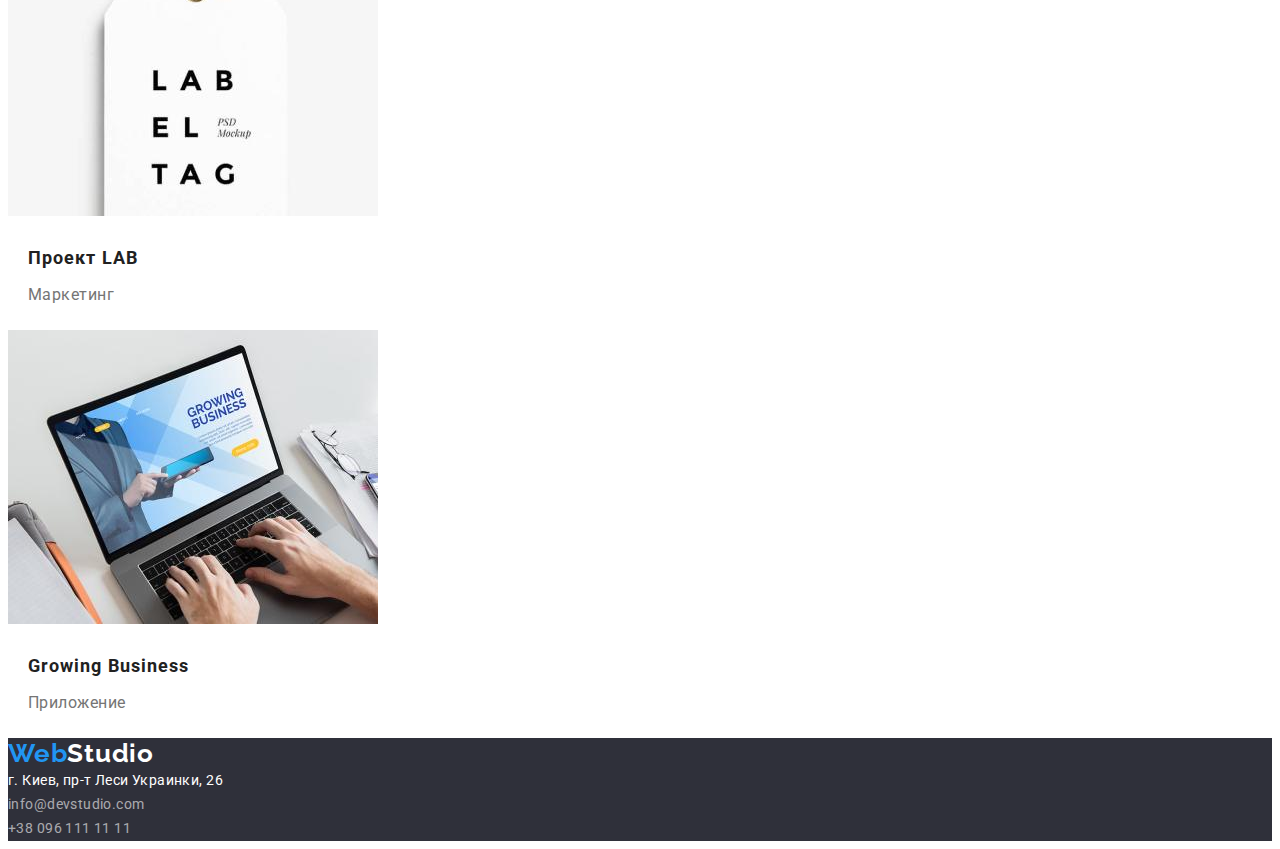
==== commit 41ac3985: "header is positioned" ====
--- a/portfolio.html
+++ b/portfolio.html
@@ -26,18 +26,20 @@
   <body>
     <!-- header -->
     <header>
-      <nav>
-        <a class="logo" href="./index.html"><span class="logo-accent">Web</span>Studio</a>
-        <ul class="site-nav list">
-          <li class="item"><a class="link" href="./index.html">Студия</a></li>
-          <li class="item"><a class="link is-active-page" href="./portfolio.html">Портфолио</a></li>
-          <li class="item"><a class="link" href="">Контакты</a></li>
+      <div class="container header">
+        <nav class="main-nav">
+          <a class="logo" href="./index.html"><span class="logo-accent">Web</span>Studio</a>
+          <ul class="site-nav list">
+            <li><a class="link" href="./index.html">Студия</a></li>
+            <li><a class="link is-active-page" href="./portfolio.html">Портфолио</a></li>
+            <li><a class="link" href="">Контакты</a></li>
+          </ul>
+        </nav>
+        <ul class="contacts list">
+          <li><a class="link" href="mailto:info@devstudio.com">info@devstudio.com</a></li>
+          <li><a class="link" href="tel:+380961111111">+38 096 111 11 11</a></li>
         </ul>
-      </nav>
-      <ul class="contacts list">
-        <li><a class="link" href="mailto:info@devstudio.com">info@devstudio.com</a></li>
-        <li><a class="link" href="tel:+380961111111">+38 096 111 11 11</a></li>
-      </ul>
+      </div>
     </header>
 
     <main>
--- a/css/styles.css
+++ b/css/styles.css
@@ -9,12 +9,32 @@
   --bg-accent: #f5f4fa;
 }
 
+h1,
+h2,
+h3,
+h4,
+h5,
+h6,
+p,
+ul {
+  margin: 0;
+  padding: 0;
+}
+
 body {
   background-color: var(--bg-main);
   color: var(--text-main);
   font-family: Roboto;
 }
 
+.container {
+  width: 1200px;
+  padding-left: 15px;
+  padding-right: 15px;
+  margin-left: auto;
+  margin-right: auto;
+}
+
 .list {
   list-style: none;
 }
@@ -25,6 +45,22 @@
 }
 
 /* header */
+header {
+  border-bottom: 1px solid #ececec;
+}
+
+.header {
+  display: flex;
+  align-items: center;
+  justify-content: space-between;
+  min-height: 80px;
+}
+
+.main-nav {
+  display: flex;
+  align-items: center;
+}
+
 .logo {
   font-family: 'Raleway', sans-serif;
   font-weight: 700;
@@ -35,20 +71,37 @@
   text-decoration: none;
 }
 
+.main-nav .logo {
+  margin-right: 93px;
+}
+
 .logo-accent {
   color: var(--text-accent);
 }
 
 .contacts,
 .site-nav {
+  display: flex;
+  justify-content: center;
+
   font-weight: 500;
   font-size: 14px;
   line-height: 1.14;
   letter-spacing: 0.02em;
 }
 
+.contacts > li:not(:last-child) {
+  margin-right: 50px;
+}
+
 .site-nav {
   color: var(--text-heading);
+  margin: 0;
+  padding: 0;
+}
+
+.site-nav > li:not(:last-child) {
+  margin-right: 50px;
 }
 
 .link:hover,
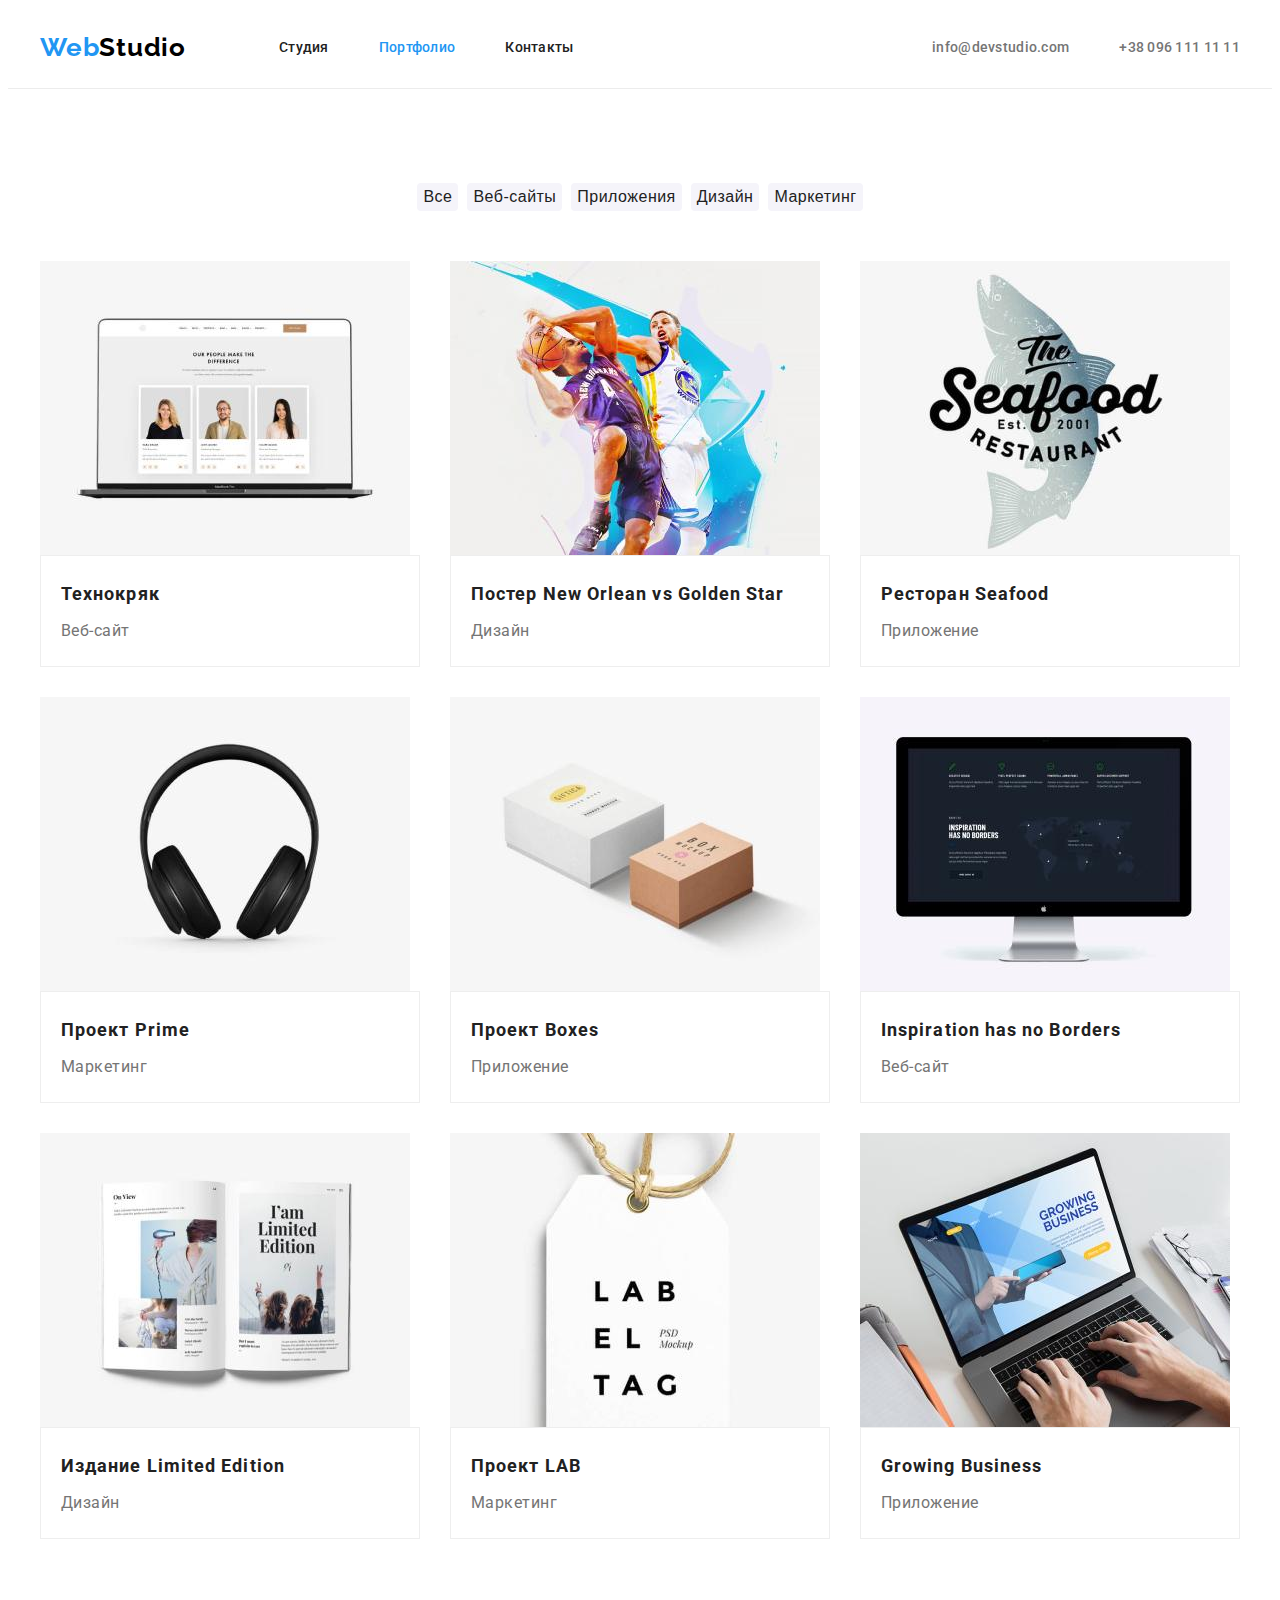
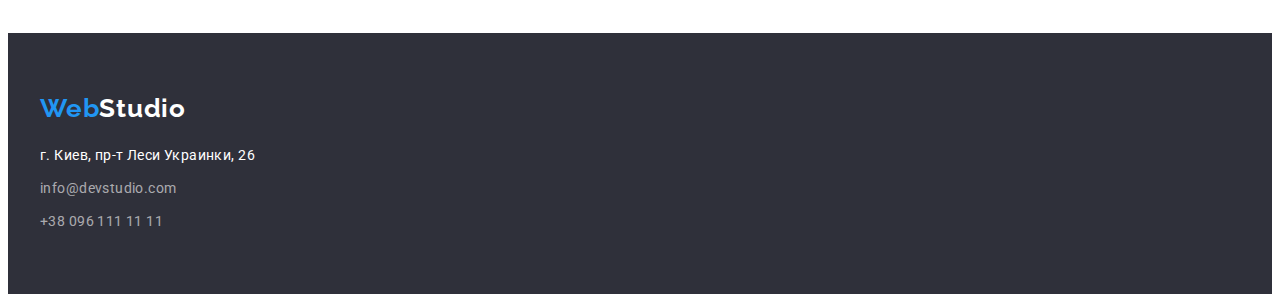
==== commit 3086b550: "portfolio cards" ====
--- a/portfolio.html
+++ b/portfolio.html
@@ -43,9 +43,10 @@
     </header>
 
     <main>
-      <h1>Портфолио</h1>
-      <section class="portfolio">
-        <ul class="portfolio-selection list">
+      <h1 class="visually-hidden">Портфолио</h1>
+      <section class="portfolio section">
+    <div class="container">
+          <ul class="portfolio-selection list">
           <li><button class="btn" type="button">Все</button></li>
           <li><button class="btn" type="button">Веб-сайты</button></li>
           <li><button class="btn" type="button">Приложения</button></li>
@@ -54,106 +55,134 @@
         </ul>
 
         <ul class="portfolio-projects list">
-          <li>
-            <a href="">
-              <img src="./images/port1-technocrack.jpg" width="370" height="294" alt="Технокряк" />
-              <div class="card-description">
+          <li class="item">
+            <a href="">
+            <div class="thumb">
+                <img src="./images/port1-technocrack.jpg"                 width="370"
+                height="294"
+                alt="Технокряк"/>
+            </div>
+            <div class="card-description">
                 <h2>Технокряк</h2>
                 <p>Веб-сайт</p>
               </div>
             </a>
           </li>
-          <li>
-            <a href="">
-              <img
+
+          <li class="item">
+            <a href="">
+              <div class="thumb">
+                <img
                 src="./images/port2-poster-basketball.jpg"
                 width="370"
                 height="294"
                 alt="Постер New Orlean vs Golden Star"
               />
+              </div>
               <div class="card-description">
                 <h2>Постер New Orlean vs Golden Star</h2>
                 <p>Дизайн</p>
               </div>
             </a>
           </li>
-          <li>
-            <a href="">
-              <img
+
+          <li class="item">
+            <a href="">
+              <div class="thumb">
+                <img
                 src="./images/port3-restaurant.jpg"
                 width="370"
                 height="294"
                 alt="Ресторан Seafood"
               />
+              </div>
               <div class="card-description">
                 <h2>Ресторан Seafood</h2>
                 <p>Приложение</p>
               </div>
             </a>
           </li>
-          <li>
-            <a href="">
-              <img src="./images/port4-prime.jpg" width="370" height="294" alt="Проект Prime" />
-              <div class="card-description">
+
+          <li class="item">
+            <a href="">
+            <div class="thumb">
+                  <img src="./images/port4-prime.jpg" width="370" height="294" alt="Проект Prime" />
+            </div>              
+        <div class="card-description">
                 <h2>Проект Prime</h2>
                 <p>Маркетинг</p>
               </div>
             </a>
           </li>
-          <li>
-            <a href="">
-              <img src="./images/port5-boxes.jpg" width="370" height="294" alt="Проект Boxes" />
+
+          <li class="item">
+            <a href="">
+              <div class="thumb">
+                  <img src="./images/port5-boxes.jpg" width="370" height="294" alt="Проект Prime" />
+              </div>
               <div class="card-description">
                 <h2>Проект Boxes</h2>
                 <p>Приложение</p>
               </div>
             </a>
           </li>
-          <li>
-            <a href="">
-              <img
-                src="./images/port6-inspiration.jpg"
-                width="370"
-                height="294"
-                alt="Inspiration has no Borders"
-              />
-              <div class="card-description">
+
+          <li class="item">
+            <a href="">
+            <div class="thumb">
+                <img
+                  src="./images/port6-inspiration.jpg"
+                  width="370"
+                  height="294"
+                  alt="Inspiration has no Borders"
+                />
+            </div>              
+          <div class="card-description">
                 <h2>Inspiration has no Borders</h2>
                 <p>Веб-сайт</p>
               </div>
             </a>
           </li>
-          <li>
-            <a href="">
-              <img
+
+          <li class="item">
+            <a href="">
+              <div class="thumb">
+               <img
                 src="./images/port7-limited-edition.jpg"
                 width="370"
                 height="294"
                 alt="Издание Limited Edition"
               />
+              </div>
               <div class="card-description">
                 <h2>Издание Limited Edition</h2>
                 <p>Дизайн</p>
               </div>
             </a>
           </li>
-          <li>
-            <a href="">
-              <img src="./images/port8-label.jpg" width="370" height="294" alt="Проект LAB" />
+
+          <li class="item">
+            <a href="">
+              <div class="thumb">
+                  <img src="./images/port8-label.jpg" width="370" height="294" alt="Проект LAB" />
+              </div>
               <div class="card-description">
                 <h2>Проект LAB</h2>
                 <p>Маркетинг</p>
               </div>
             </a>
           </li>
-          <li>
-            <a href="">
+
+          <li class="item">
+            <a href="">
+              <div class="thumb">
               <img
-                src="./images/port9-growing-business.jpg"
-                width="370"
-                height="294"
-                alt="Growing Business"
-              />
+                  src="./images/port9-growing-business.jpg"
+                  width="370"
+                  height="294"
+                  alt="Growing Business"
+              />
+              </div>
               <div class="card-description">
                 <h2>Growing Business</h2>
                 <p>Приложение</p>
@@ -161,12 +190,14 @@
             </a>
           </li>
         </ul>
-      </section>
+
+</div>      </section>
     </main>
 
     <!-- footer -->
     <footer class="footer">
-      <a class="logo" href="./index.html"><span class="logo-accent">Web</span>Studio</a>
+<div class="container">
+        <a class="logo" href="./index.html"><span class="logo-accent">Web</span>Studio</a>
       <address class="address">
         <p>г. Киев, пр-т Леси Украинки, 26</p>
         <a class="link" href="mailto:info@devstudio.com">info@devstudio.com</a>
--- a/css/styles.css
+++ b/css/styles.css
@@ -7,6 +7,8 @@
   --bg-main: #ffffff;
   --bg-section: #2f303a;
   --bg-accent: #f5f4fa;
+
+  --card-set-gap: 30px;
 }
 
 h1,
@@ -21,6 +23,12 @@
   padding: 0;
 }
 
+img {
+  display: block;
+  max-width: 100%;
+  height: auto;
+}
+
 body {
   background-color: var(--bg-main);
   color: var(--text-main);
@@ -114,10 +122,18 @@
 }
 /* main */
 
+.section {
+  padding-top: 94px;
+  padding-bottom: 94px;
+}
+
 /* sectin-order */
+
 .sectin-order {
+  min-height: 600px;
   background: var(--bg-section);
   text-align: center;
+  padding-top: 200px;
 }
 
 .sectin-order h1 {
@@ -127,6 +143,8 @@
   letter-spacing: 0.06em;
   color: var(--text-white);
   text-transform: uppercase;
+
+  margin-bottom: 30px;
 }
 
 .sectin-order button {
@@ -147,6 +165,10 @@
 }
 
 /* benefits-section */
+.benefits-section.section {
+  padding-bottom: 0;
+}
+
 .benefits-section h3 {
   font-weight: 700;
   font-size: 14px;
@@ -154,6 +176,7 @@
   letter-spacing: 0.03em;
   text-transform: uppercase;
   color: var(--text-heading);
+  margin-bottom: 10px;
 }
 
 .benefits-section p {
@@ -162,14 +185,34 @@
   letter-spacing: 0.03em;
 }
 
+.benefits-list {
+  display: flex;
+  justify-content: space-between;
+}
+
+.benefits-list > li {
+  width: calc(1200px / 4 - 30px);
+}
+
+.benefits-list > li:not(:last-child) {
+  padding-right: var(--card-set-gap);
+}
+
 /* work-section */
 .section-heading {
+  margin-bottom: 50px;
+
   font-weight: 700;
   font-size: 36px;
   line-height: 1.17;
   text-align: center;
   letter-spacing: 0.03em;
   color: var(--text-heading);
+}
+
+.work-list {
+  display: flex;
+  justify-content: space-between;
 }
 
 /* team-section */
@@ -185,10 +228,14 @@
   line-height: 1.19;
   text-align: center;
   letter-spacing: 0.03em;
+
+  box-shadow: 0px 1px 3px rgba(0, 0, 0, 0.12), 0px 1px 1px rgba(0, 0, 0, 0.14),
+    0px 2px 1px rgba(0, 0, 0, 0.2);
+  border-radius: 0px 0px 4px 4px;
 }
 
 .team-section .card-description {
-  padding: 30px;
+  padding: var(--card-set-gap);
 }
 
 .team-section h3 {
@@ -199,17 +246,22 @@
   margin: 0 0 10px 0;
 }
 
-.team-section p {
-  margin: 0;
+.team-list {
+  display: flex;
+  justify-content: space-between;
 }
 
 /* footer */
 .footer {
+  padding-top: 60px;
+  padding-bottom: 60px;
   background: var(--bg-section);
 }
 
 .footer .logo {
   color: var(--text-white);
+  display: inline-block;
+  margin-bottom: 20px;
 }
 .address {
   font-size: 14px;
@@ -219,6 +271,10 @@
   color: rgba(255, 255, 255, 0.6);
 }
 
+.address > a {
+  display: inline-block;
+  margin-top: 9px;
+}
 .address p {
   color: var(--text-white);
 }
@@ -229,6 +285,16 @@
   background: var(--bg-main);
 }
 
+.portfolio-selection {
+  display: flex;
+  justify-content: center;
+  margin-bottom: 50px;
+}
+
+.portfolio-selection > li:not(:last-child) {
+  margin-right: 9px;
+}
+
 .portfolio-selection .btn {
   font-weight: 500;
   font-size: 16px;
@@ -245,11 +311,28 @@
 .portfolio-selection .btn:focus {
   color: var(--text-white);
   background: var(--text-accent);
+
+  box-shadow: 0px 3px 1px rgba(0, 0, 0, 0.1), 0px 1px 2px rgba(0, 0, 0, 0.08),
+    0px 2px 2px rgba(0, 0, 0, 0.12);
   cursor: pointer;
+}
+
+.portfolio-projects {
+  display: flex;
+  flex-wrap: wrap;
+  margin-top: calc(-1 * var(--card-set-gap));
+  margin-left: calc(-1 * var(--card-set-gap));
+}
+
+.portfolio-projects > .item {
+  flex-basis: calc(100% / 3 - var(--card-set-gap));
+  margin-left: var(--card-set-gap);
+  margin-top: var(--card-set-gap);
 }
 
 .portfolio-projects .card-description {
   padding: 20px;
+  border: 1px solid #eeeeee;
 }
 
 .portfolio-projects a {
@@ -273,3 +356,16 @@
   color: var(--text-main);
   margin: 0;
 }
+
+.visually-hidden {
+  position: absolute;
+  width: 1px;
+  height: 1px;
+  margin: -1px;
+  border: 0;
+  padding: 0;
+  white-space: nowrap;
+  clip-path: inset(100%);
+  clip: rect(0 0 0 0);
+  overflow: hidden;
+}
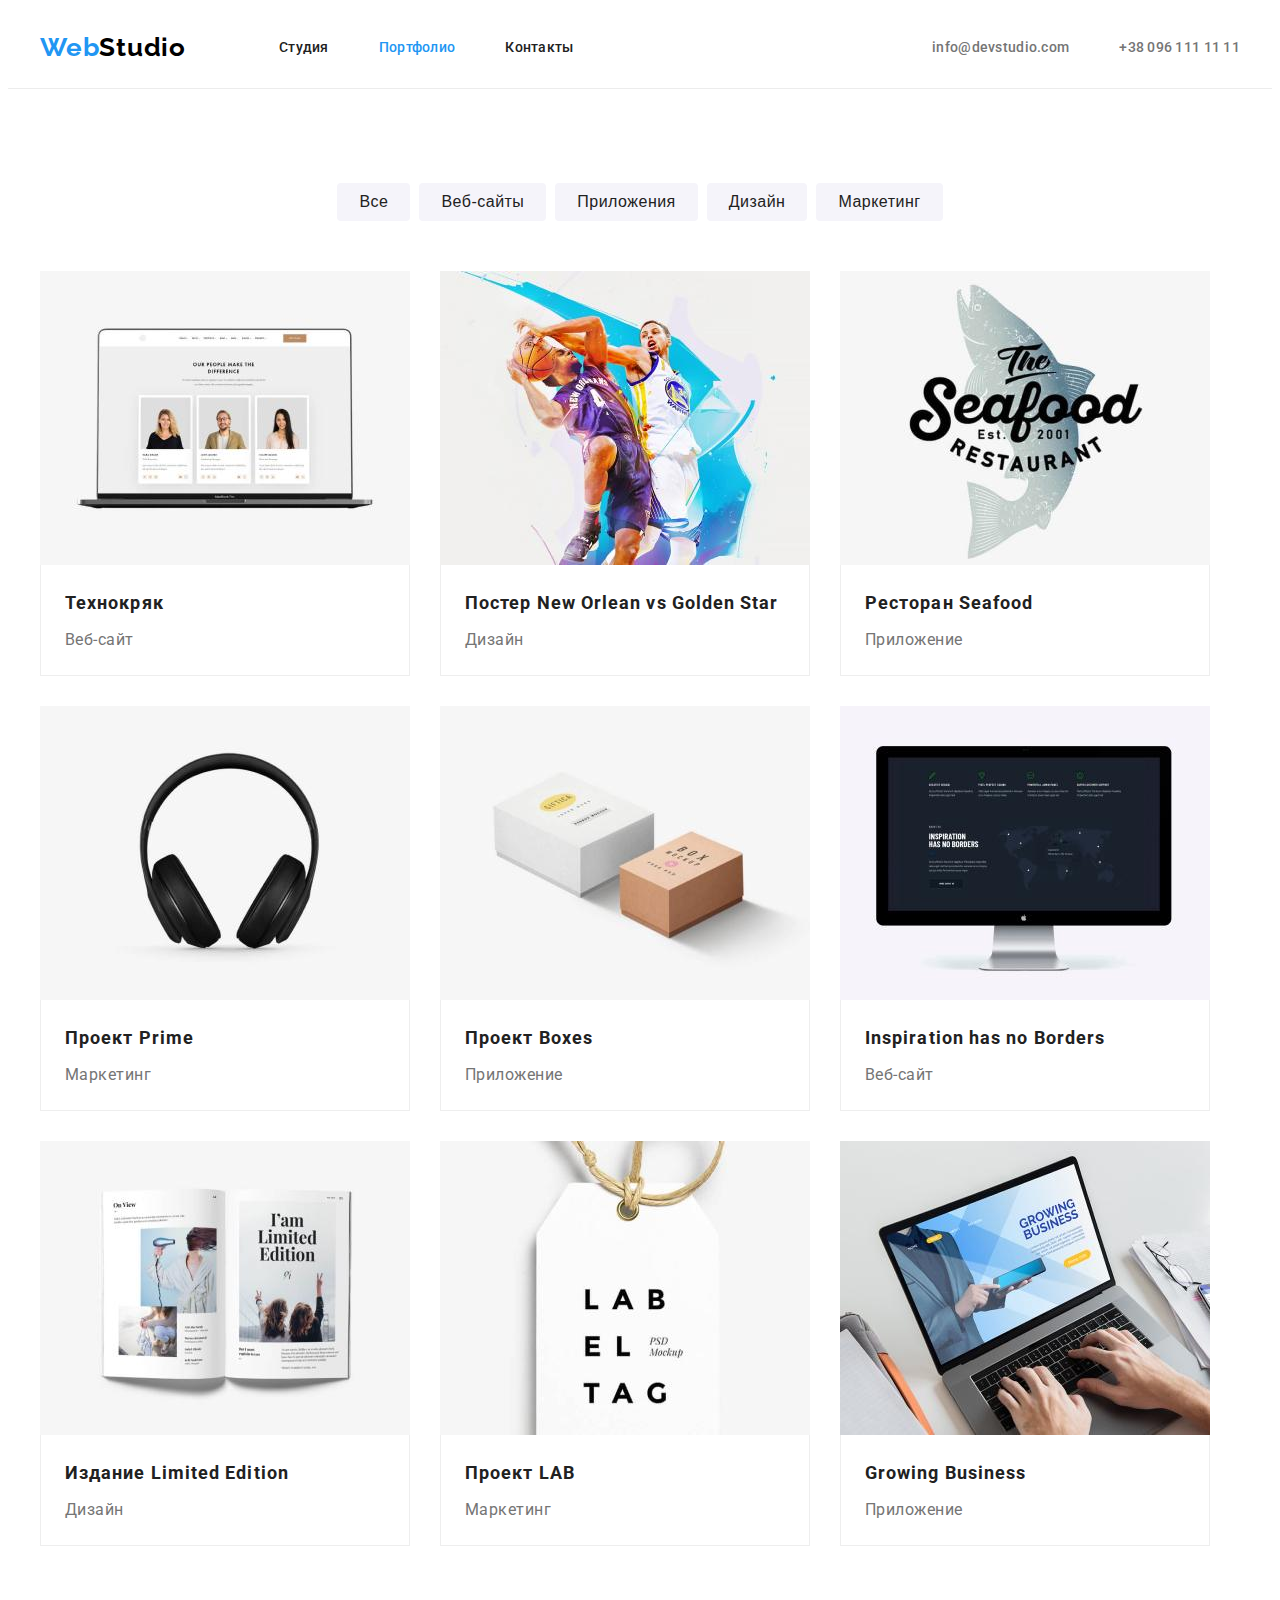
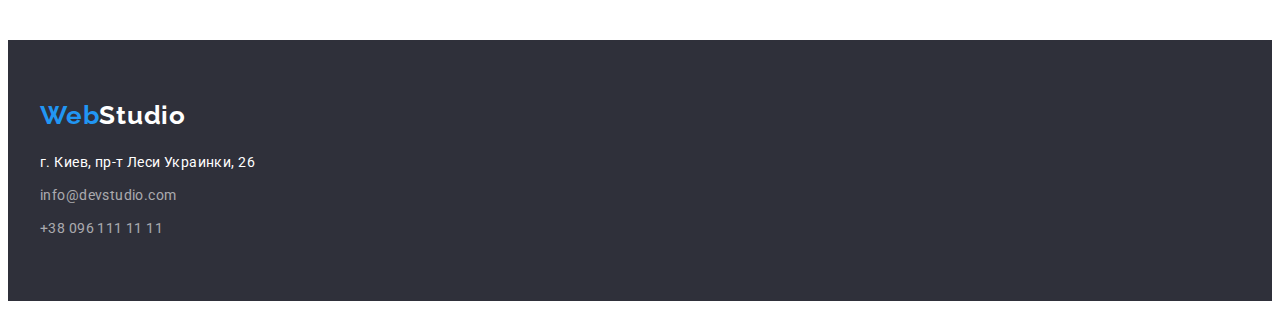
==== commit aaccc4c5: "review changes" ====
--- a/portfolio.html
+++ b/portfolio.html
@@ -45,165 +45,168 @@
     <main>
       <h1 class="visually-hidden">Портфолио</h1>
       <section class="portfolio section">
-    <div class="container">
+        <div class="container">
           <ul class="portfolio-selection list">
-          <li><button class="btn" type="button">Все</button></li>
-          <li><button class="btn" type="button">Веб-сайты</button></li>
-          <li><button class="btn" type="button">Приложения</button></li>
-          <li><button class="btn" type="button">Дизайн</button></li>
-          <li><button class="btn" type="button">Маркетинг</button></li>
-        </ul>
-
-        <ul class="portfolio-projects list">
-          <li class="item">
-            <a href="">
-            <div class="thumb">
-                <img src="./images/port1-technocrack.jpg"                 width="370"
-                height="294"
-                alt="Технокряк"/>
-            </div>
-            <div class="card-description">
-                <h2>Технокряк</h2>
-                <p>Веб-сайт</p>
-              </div>
-            </a>
-          </li>
-
-          <li class="item">
-            <a href="">
-              <div class="thumb">
-                <img
-                src="./images/port2-poster-basketball.jpg"
-                width="370"
-                height="294"
-                alt="Постер New Orlean vs Golden Star"
-              />
-              </div>
-              <div class="card-description">
-                <h2>Постер New Orlean vs Golden Star</h2>
-                <p>Дизайн</p>
-              </div>
-            </a>
-          </li>
-
-          <li class="item">
-            <a href="">
-              <div class="thumb">
-                <img
-                src="./images/port3-restaurant.jpg"
-                width="370"
-                height="294"
-                alt="Ресторан Seafood"
-              />
-              </div>
-              <div class="card-description">
-                <h2>Ресторан Seafood</h2>
-                <p>Приложение</p>
-              </div>
-            </a>
-          </li>
-
-          <li class="item">
-            <a href="">
-            <div class="thumb">
+            <li><button class="btn" type="button">Все</button></li>
+            <li><button class="btn" type="button">Веб-сайты</button></li>
+            <li><button class="btn" type="button">Приложения</button></li>
+            <li><button class="btn" type="button">Дизайн</button></li>
+            <li><button class="btn" type="button">Маркетинг</button></li>
+          </ul>
+
+          <ul class="portfolio-projects list">
+            <li class="item">
+              <a href="">
+                <div class="thumb">
+                  <img
+                    src="./images/port1-technocrack.jpg"
+                    width="370"
+                    height="294"
+                    alt="Технокряк"
+                  />
+                </div>
+                <div class="card-description">
+                  <h2>Технокряк</h2>
+                  <p>Веб-сайт</p>
+                </div>
+              </a>
+            </li>
+
+            <li class="item">
+              <a href="">
+                <div class="thumb">
+                  <img
+                    src="./images/port2-poster-basketball.jpg"
+                    width="370"
+                    height="294"
+                    alt="Постер New Orlean vs Golden Star"
+                  />
+                </div>
+                <div class="card-description">
+                  <h2>Постер New Orlean vs Golden Star</h2>
+                  <p>Дизайн</p>
+                </div>
+              </a>
+            </li>
+
+            <li class="item">
+              <a href="">
+                <div class="thumb">
+                  <img
+                    src="./images/port3-restaurant.jpg"
+                    width="370"
+                    height="294"
+                    alt="Ресторан Seafood"
+                  />
+                </div>
+                <div class="card-description">
+                  <h2>Ресторан Seafood</h2>
+                  <p>Приложение</p>
+                </div>
+              </a>
+            </li>
+
+            <li class="item">
+              <a href="">
+                <div class="thumb">
                   <img src="./images/port4-prime.jpg" width="370" height="294" alt="Проект Prime" />
-            </div>              
-        <div class="card-description">
-                <h2>Проект Prime</h2>
-                <p>Маркетинг</p>
-              </div>
-            </a>
-          </li>
-
-          <li class="item">
-            <a href="">
-              <div class="thumb">
+                </div>
+                <div class="card-description">
+                  <h2>Проект Prime</h2>
+                  <p>Маркетинг</p>
+                </div>
+              </a>
+            </li>
+
+            <li class="item">
+              <a href="">
+                <div class="thumb">
                   <img src="./images/port5-boxes.jpg" width="370" height="294" alt="Проект Prime" />
-              </div>
-              <div class="card-description">
-                <h2>Проект Boxes</h2>
-                <p>Приложение</p>
-              </div>
-            </a>
-          </li>
-
-          <li class="item">
-            <a href="">
-            <div class="thumb">
-                <img
-                  src="./images/port6-inspiration.jpg"
-                  width="370"
-                  height="294"
-                  alt="Inspiration has no Borders"
-                />
-            </div>              
-          <div class="card-description">
-                <h2>Inspiration has no Borders</h2>
-                <p>Веб-сайт</p>
-              </div>
-            </a>
-          </li>
-
-          <li class="item">
-            <a href="">
-              <div class="thumb">
-               <img
-                src="./images/port7-limited-edition.jpg"
-                width="370"
-                height="294"
-                alt="Издание Limited Edition"
-              />
-              </div>
-              <div class="card-description">
-                <h2>Издание Limited Edition</h2>
-                <p>Дизайн</p>
-              </div>
-            </a>
-          </li>
-
-          <li class="item">
-            <a href="">
-              <div class="thumb">
+                </div>
+                <div class="card-description">
+                  <h2>Проект Boxes</h2>
+                  <p>Приложение</p>
+                </div>
+              </a>
+            </li>
+
+            <li class="item">
+              <a href="">
+                <div class="thumb">
+                  <img
+                    src="./images/port6-inspiration.jpg"
+                    width="370"
+                    height="294"
+                    alt="Inspiration has no Borders"
+                  />
+                </div>
+                <div class="card-description">
+                  <h2>Inspiration has no Borders</h2>
+                  <p>Веб-сайт</p>
+                </div>
+              </a>
+            </li>
+
+            <li class="item">
+              <a href="">
+                <div class="thumb">
+                  <img
+                    src="./images/port7-limited-edition.jpg"
+                    width="370"
+                    height="294"
+                    alt="Издание Limited Edition"
+                  />
+                </div>
+                <div class="card-description">
+                  <h2>Издание Limited Edition</h2>
+                  <p>Дизайн</p>
+                </div>
+              </a>
+            </li>
+
+            <li class="item">
+              <a href="">
+                <div class="thumb">
                   <img src="./images/port8-label.jpg" width="370" height="294" alt="Проект LAB" />
-              </div>
-              <div class="card-description">
-                <h2>Проект LAB</h2>
-                <p>Маркетинг</p>
-              </div>
-            </a>
-          </li>
-
-          <li class="item">
-            <a href="">
-              <div class="thumb">
-              <img
-                  src="./images/port9-growing-business.jpg"
-                  width="370"
-                  height="294"
-                  alt="Growing Business"
-              />
-              </div>
-              <div class="card-description">
-                <h2>Growing Business</h2>
-                <p>Приложение</p>
-              </div>
-            </a>
-          </li>
-        </ul>
-
-</div>      </section>
+                </div>
+                <div class="card-description">
+                  <h2>Проект LAB</h2>
+                  <p>Маркетинг</p>
+                </div>
+              </a>
+            </li>
+
+            <li class="item">
+              <a href="">
+                <div class="thumb">
+                  <img
+                    src="./images/port9-growing-business.jpg"
+                    width="370"
+                    height="294"
+                    alt="Growing Business"
+                  />
+                </div>
+                <div class="card-description">
+                  <h2>Growing Business</h2>
+                  <p>Приложение</p>
+                </div>
+              </a>
+            </li>
+          </ul>
+        </div>
+      </section>
     </main>
 
     <!-- footer -->
     <footer class="footer">
-<div class="container">
+      <div class="container">
         <a class="logo" href="./index.html"><span class="logo-accent">Web</span>Studio</a>
-      <address class="address">
-        <p>г. Киев, пр-т Леси Украинки, 26</p>
-        <a class="link" href="mailto:info@devstudio.com">info@devstudio.com</a>
-        <br />
-        <a class="link" href="tel:+380961111111">+38 096 111 11 11</a>
-      </address>
+        <address class="address">
+          <p>г. Киев, пр-т Леси Украинки, 26</p>
+          <a class="link" href="mailto:info@devstudio.com">info@devstudio.com</a>
+          <a class="link" href="tel:+380961111111">+38 096 111 11 11</a>
+        </address>
+      </div>
     </footer>
   </body>
 </html>
--- a/css/styles.css
+++ b/css/styles.css
@@ -61,7 +61,6 @@
   display: flex;
   align-items: center;
   justify-content: space-between;
-  min-height: 80px;
 }
 
 .main-nav {
@@ -98,6 +97,12 @@
   letter-spacing: 0.02em;
 }
 
+.site-nav a {
+  padding-top: 32px;
+  padding-bottom: 32px;
+  display: block;
+}
+
 .contacts > li:not(:last-child) {
   margin-right: 50px;
 }
@@ -130,21 +135,25 @@
 /* sectin-order */
 
 .sectin-order {
-  min-height: 600px;
   background: var(--bg-section);
   text-align: center;
   padding-top: 200px;
+  padding-bottom: 200px;
 }
 
 .sectin-order h1 {
+  margin-bottom: 30px;
+  max-width: 700px;
+  display: block;
+  text-align: center;
+  margin-left: auto;
+  margin-right: auto;
   font-weight: 900;
   font-size: 44px;
   line-height: 1.36;
   letter-spacing: 0.06em;
   color: var(--text-white);
   text-transform: uppercase;
-
-  margin-bottom: 30px;
 }
 
 .sectin-order button {
@@ -191,11 +200,11 @@
 }
 
 .benefits-list > li {
-  width: calc(1200px / 4 - 30px);
+  width: calc((100% - var(--card-set-gap) * 3) / 4);
 }
 
 .benefits-list > li:not(:last-child) {
-  padding-right: var(--card-set-gap);
+  margin-right: var(--card-set-gap);
 }
 
 /* work-section */
@@ -212,7 +221,10 @@
 
 .work-list {
   display: flex;
-  justify-content: space-between;
+}
+
+.work-list > li:not(:last-child) {
+  margin-right: var(--card-set-gap);
 }
 
 /* team-section */
@@ -248,7 +260,10 @@
 
 .team-list {
   display: flex;
-  justify-content: space-between;
+}
+
+.team-list > .card:not(:last-child) {
+  margin-right: var(--card-set-gap);
 }
 
 /* footer */
@@ -263,6 +278,7 @@
   display: inline-block;
   margin-bottom: 20px;
 }
+
 .address {
   font-size: 14px;
   line-height: 1.71;
@@ -272,9 +288,10 @@
 }
 
 .address > a {
-  display: inline-block;
+  display: block;
   margin-top: 9px;
 }
+
 .address p {
   color: var(--text-white);
 }
@@ -296,6 +313,7 @@
 }
 
 .portfolio-selection .btn {
+  padding: 6px 22px;
   font-weight: 500;
   font-size: 16px;
   line-height: 1.62;
@@ -317,6 +335,7 @@
   cursor: pointer;
 }
 
+/* portfolio card set */
 .portfolio-projects {
   display: flex;
   flex-wrap: wrap;
@@ -325,14 +344,15 @@
 }
 
 .portfolio-projects > .item {
-  flex-basis: calc(100% / 3 - var(--card-set-gap));
+  flex-basis: calc((100%- 2 * var(--card-set-gap)) / 3);
   margin-left: var(--card-set-gap);
   margin-top: var(--card-set-gap);
 }
 
 .portfolio-projects .card-description {
-  padding: 20px;
+  padding: 20px 24px;
   border: 1px solid #eeeeee;
+  border-top: none;
 }
 
 .portfolio-projects a {
@@ -341,12 +361,13 @@
 }
 
 .portfolio-projects h2 {
+  margin: 0 0 4px 0;
+
   font-weight: 700;
   font-size: 18px;
   line-height: 2;
   letter-spacing: 0.06em;
   color: var(--text-heading);
-  margin: 0 0 4px 0;
 }
 
 .portfolio-projects p {
@@ -357,6 +378,7 @@
   margin: 0;
 }
 
+/* Visually hidden */
 .visually-hidden {
   position: absolute;
   width: 1px;
